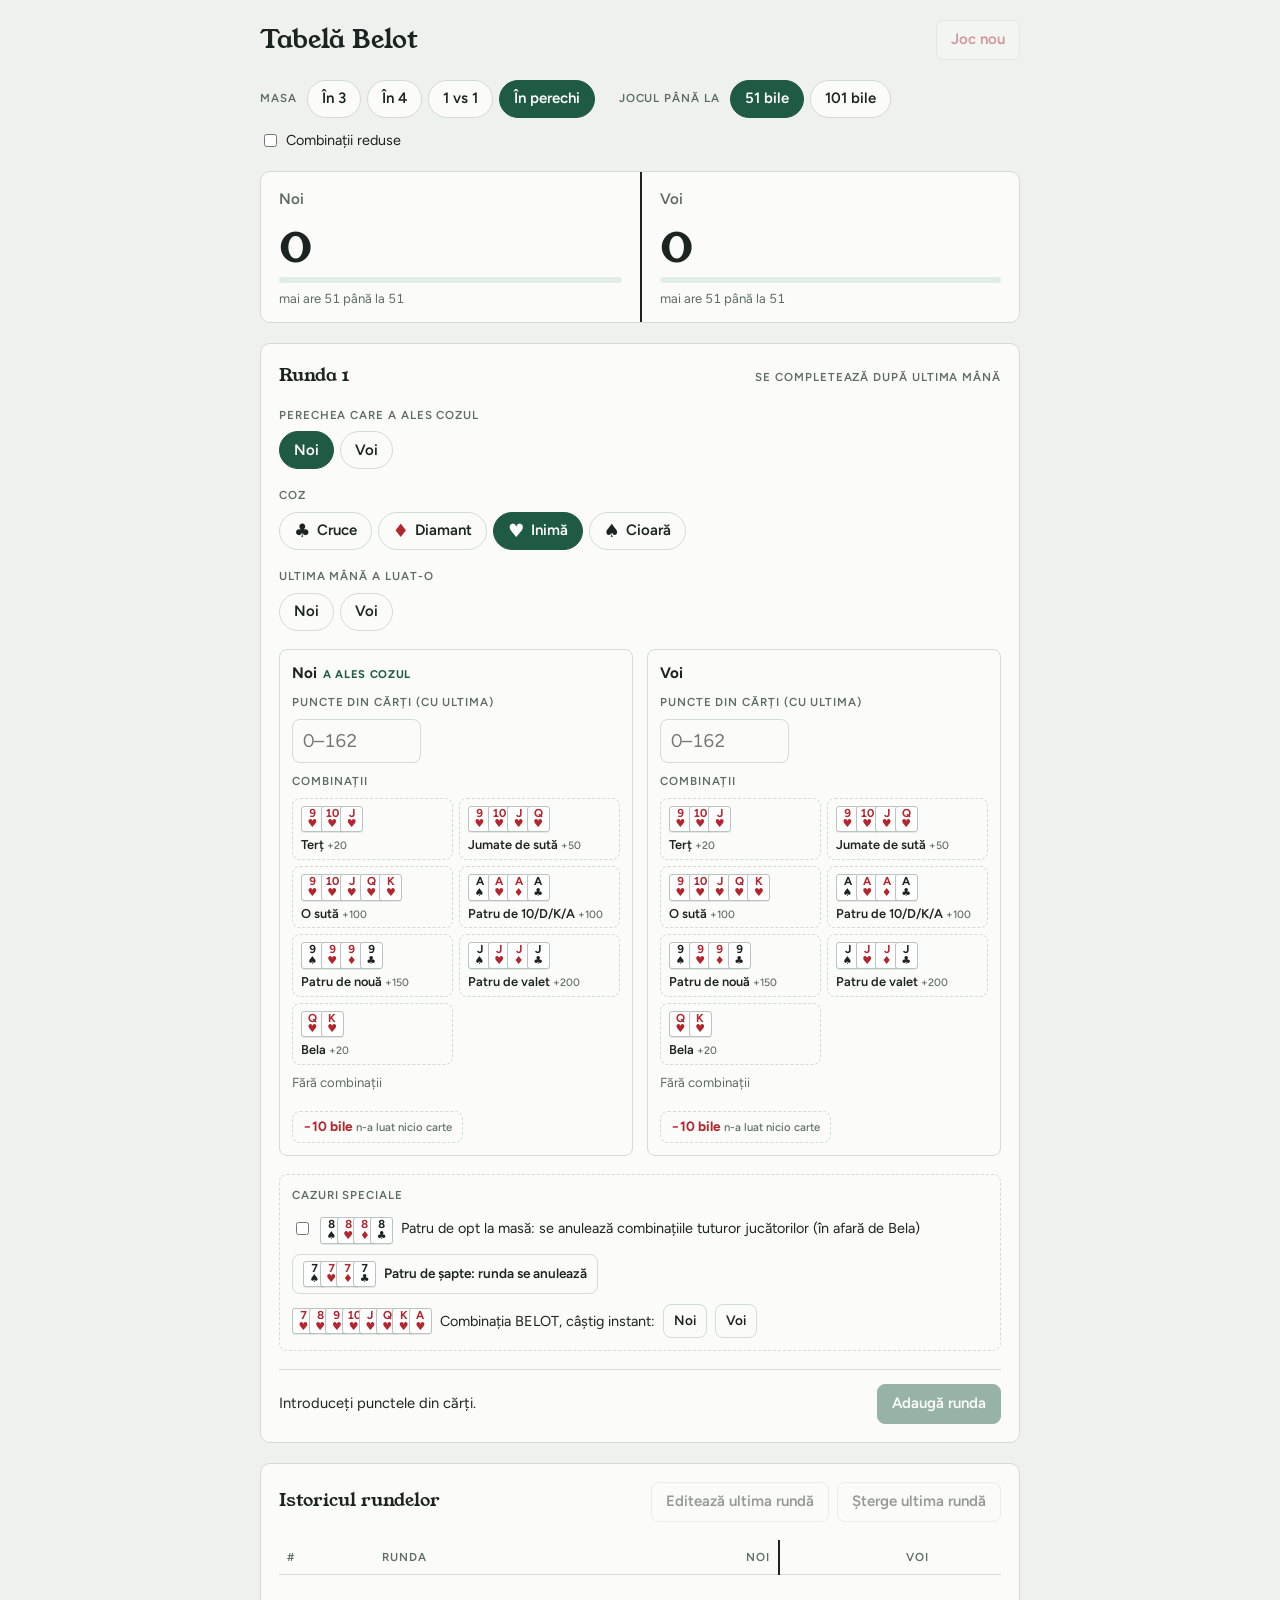
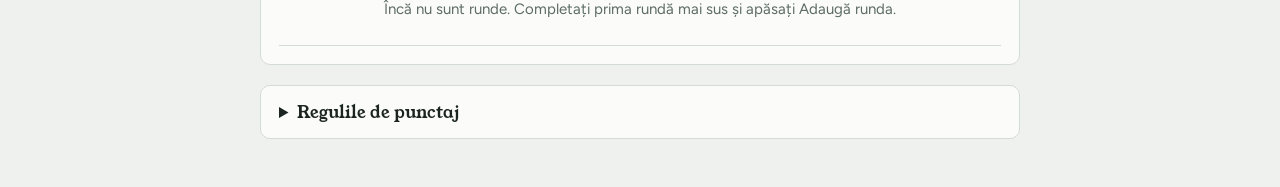
==== belot/index.html @ 7a4b66a3 "Tabelă Belot: 4-player table, suit names, last-hand bilă, edit last round Co-Authored-By: Claude Opu" ====
<!doctype html>
<html lang="ro">
<head>
<meta charset="utf-8">
<meta name="viewport" content="width=device-width, initial-scale=1, viewport-fit=cover">
<title>Tabelă Belot</title>
<link rel="preconnect" href="https://fonts.googleapis.com">
<link rel="preconnect" href="https://fonts.gstatic.com" crossorigin>
<link rel="stylesheet" href="https://fonts.googleapis.com/css2?family=Young+Serif&family=Figtree:wght@400;500;600;700&display=swap">
<style>
/* Layout: o tabelă de hârtie împărțită pe coloane (câte una pentru fiecare jucător sau pereche), formularul rundei dedesubt, istoricul la final. */
:root {
  --bg: #eef1ee;
  --paper: #fbfcfa;
  --ink: #1b2421;
  --muted: #5d6b66;
  --line: #d3dbd7;
  --felt: #1f5a45;
  --felt-soft: #e1ede7;
  --on-felt: #ffffff;
  --red: #b3262e;
  --red-soft: #f7e3e4;
  --gold: #8a6510;
  --gold-soft: #f6ecd2;
  --card: #ffffff;
  --card-edge: #b9c4bf;
  --font-display: "Young Serif", Georgia, "Times New Roman", serif;
  --font-body: "Figtree", system-ui, -apple-system, "Segoe UI", sans-serif;
  --radius: 10px;
}
@media (prefers-color-scheme: dark) {
  :root:not([data-theme="light"]) {
    --bg: #0d1412; --paper: #151f1c; --ink: #e5ece9; --muted: #96a59f; --line: #2a3833;
    --felt: #5bb38f; --felt-soft: #1b3229; --on-felt: #0d1412;
    --red: #ec7a7f; --red-soft: #3a1d20; --gold: #e0b75a; --gold-soft: #33290f;
    --card: #e9eeeb; --card-edge: #5d6b66;
    color-scheme: dark;
  }
}
:root[data-theme="dark"] {
  --bg: #0d1412; --paper: #151f1c; --ink: #e5ece9; --muted: #96a59f; --line: #2a3833;
  --felt: #5bb38f; --felt-soft: #1b3229; --on-felt: #0d1412;
  --red: #ec7a7f; --red-soft: #3a1d20; --gold: #e0b75a; --gold-soft: #33290f;
  --card: #e9eeeb; --card-edge: #5d6b66;
  color-scheme: dark;
}
* { box-sizing: border-box; }
html, body { margin: 0; }
body {
  background: var(--bg); color: var(--ink);
  font-family: var(--font-body); font-size: 15px; line-height: 1.45;
  padding-block: 20px 48px; padding-inline: 16px;
}
.wrap { max-width: 760px; margin: 0 auto; display: grid; gap: 20px; }
h1, h2 { font-family: var(--font-display); font-weight: 400; margin: 0; text-wrap: balance; }
h1 { font-size: 1.6rem; }
h2 { font-size: 1.15rem; }
button, input, select { font: inherit; color: inherit; }
button { cursor: pointer; }
:focus-visible { outline: 2px solid var(--felt); outline-offset: 2px; }
.label { font-size: .72rem; font-weight: 600; letter-spacing: .08em; text-transform: uppercase; color: var(--muted); }
.num { font-variant-numeric: tabular-nums; }
.sr { position: absolute; left: -9999px; }
[hidden] { display: none !important; }

/* Bara de sus */
.top { display: flex; align-items: center; justify-content: space-between; gap: 12px; flex-wrap: wrap; }
.top-actions { display: flex; gap: 8px; align-items: center; flex-wrap: wrap; }

.btn { border: 1px solid var(--line); background: var(--paper); border-radius: 8px; padding: 8px 14px; font-weight: 600; }
.btn:hover:not(:disabled) { border-color: var(--muted); }
.btn:disabled { opacity: .45; cursor: not-allowed; }
.btn.primary { background: var(--felt); color: var(--on-felt); border-color: var(--felt); }
.btn.danger { color: var(--red); }

/* Setări */
.setup { display: flex; flex-wrap: wrap; gap: 12px 24px; align-items: center; }
.setup .field { display: flex; align-items: center; gap: 10px; flex-wrap: wrap; }
.setup-note { font-size: .82rem; color: var(--muted); }
.toggle { display: flex; align-items: center; gap: 6px; font-size: .9rem; cursor: pointer; }

/* Tabela */
.sheet { background: var(--paper); border: 1px solid var(--line); border-radius: var(--radius); overflow: hidden; }
.sheet-head { display: grid; }
.team { padding: 16px 18px 14px; display: grid; gap: 6px; min-width: 0; }
.team + .team { border-left: 2px solid var(--ink); }
.team input.name {
  border: 0; border-bottom: 1px dashed transparent; background: transparent; padding: 0; width: 100%;
  font-weight: 600; font-size: .95rem; color: var(--muted); min-width: 0;
}
.team input.name:hover, .team input.name:focus { border-bottom-color: var(--line); outline: none; }
.total { font-family: var(--font-display); font-size: clamp(2.4rem, 10vw, 3.4rem); line-height: 1; }
.sheet.many .total { font-size: clamp(1.9rem, 8vw, 2.8rem); }
.sheet.many .team { padding: 14px 12px 12px; }
.bar { height: 6px; border-radius: 3px; background: var(--felt-soft); overflow: hidden; }
.bar span { display: block; height: 100%; background: var(--felt); transition: width .3s ease; }
.togo { font-size: .82rem; color: var(--muted); display: flex; gap: 8px; flex-wrap: wrap; }
.bt-count { color: var(--red); font-weight: 600; }
.team.leader .total { color: var(--felt); }
.banner {
  border-top: 1px solid var(--line); padding: 12px 18px; display: flex; gap: 12px; align-items: center;
  justify-content: space-between; flex-wrap: wrap; background: var(--felt-soft);
}
.banner strong { font-family: var(--font-display); font-weight: 400; font-size: 1.15rem; }
.limitnote { border-top: 1px solid var(--line); padding: 10px 18px; font-size: .88rem; background: var(--gold-soft); color: var(--gold); }

/* Formularul rundei */
.panel { background: var(--paper); border: 1px solid var(--line); border-radius: var(--radius); padding: 18px; display: grid; gap: 18px; }
.panel-head { display: flex; justify-content: space-between; align-items: baseline; gap: 8px; flex-wrap: wrap; }
.field { display: grid; gap: 8px; }
.seg { display: flex; flex-wrap: wrap; gap: 6px; }
.chip {
  border: 1px solid var(--line); background: var(--paper); border-radius: 999px; padding: 7px 14px;
  font-weight: 600; display: inline-flex; align-items: center; gap: 6px; min-height: 38px;
}
.chip:hover:not(:disabled) { border-color: var(--muted); }
.chip[aria-pressed="true"] { background: var(--felt); color: var(--on-felt); border-color: var(--felt); }
.chip .sym { font-size: 1.15rem; line-height: 1; }
.chip .sym.red { color: var(--red); }
.chip[aria-pressed="true"] .sym.red { color: inherit; }
.chip:disabled { opacity: .4; cursor: not-allowed; }

.cols { display: grid; grid-template-columns: repeat(auto-fit, minmax(260px, 1fr)); gap: 14px; }
.col { display: grid; gap: 10px; align-content: start; min-width: 0; padding: 12px; border: 1px solid var(--line); border-radius: 8px; }
.col h3 { margin: 0; font-size: .95rem; font-weight: 700; overflow-wrap: anywhere; }
.col h3 .bidtag { font-size: .7rem; font-weight: 700; letter-spacing: .06em; text-transform: uppercase; color: var(--felt); margin-left: 6px; }
.tricks { display: flex; align-items: center; gap: 8px; flex-wrap: wrap; }
.tricks input {
  width: 100%; max-width: 7em; padding: 8px 10px; border: 1px solid var(--line); border-radius: 8px;
  background: var(--paper); font-size: 1.15rem; font-variant-numeric: tabular-nums;
}
.remaining { font-size: .82rem; color: var(--muted); }

.decl-btns { display: grid; grid-template-columns: repeat(auto-fill, minmax(112px, 1fr)); gap: 6px; }
.decl-btns button {
  border: 1px dashed var(--line); background: transparent; border-radius: 8px; padding: 7px 8px 6px;
  display: grid; gap: 5px; justify-items: start; text-align: left; font-size: .8rem; font-weight: 600; line-height: 1.2;
}
.decl-btns button:hover:not(:disabled) { border-style: solid; border-color: var(--felt); }
.decl-btns button:disabled { opacity: .35; cursor: not-allowed; }
.decl-btns button small { font-weight: 500; color: var(--muted); }
.decl-list { display: flex; flex-wrap: wrap; gap: 6px; min-height: 28px; }
.tag {
  display: inline-flex; align-items: center; gap: 6px; border-radius: 6px; padding: 3px 4px 3px 6px;
  background: var(--felt-soft); font-size: .82rem; font-weight: 600;
}
.tag.bela { background: var(--red-soft); }
.tag.void { opacity: .55; text-decoration: line-through; }
.tag button { border: 0; background: transparent; padding: 0 4px; font-size: 1rem; line-height: 1; color: inherit; opacity: .7; }
.tag button:hover { opacity: 1; }
.empty-decl, .hint { font-size: .82rem; color: var(--muted); }

.penalty { display: flex; align-items: center; gap: 8px; flex-wrap: wrap; }
.pen-btn { border: 1px dashed var(--line); background: transparent; border-radius: 8px; padding: 5px 10px; font-size: .85rem; font-weight: 700; color: var(--red); }
.pen-btn:hover:not(:disabled) { border-style: solid; border-color: var(--red); }
.pen-btn small { font-weight: 500; color: var(--muted); }
.tag.pen { background: var(--red-soft); color: var(--red); }

.special { display: grid; gap: 10px; padding: 12px; border: 1px dashed var(--line); border-radius: 8px; }
.special-row { display: flex; align-items: center; gap: 8px; flex-wrap: wrap; font-size: .9rem; }
.special-row .btn { padding: 6px 10px; font-size: .85rem; display: inline-flex; align-items: center; gap: 8px; }

/* Cărți desenate */
.cards { display: inline-flex; align-items: center; }
.card {
  display: inline-grid; grid-template-rows: auto auto; place-items: center; align-content: center;
  width: 2em; height: 2.3em; border: 1px solid var(--card-edge); border-radius: 3px;
  background: var(--card); color: #1b2421; font-size: .72rem; font-weight: 700; line-height: 1;
  box-shadow: 0 1px 0 rgba(0, 0, 0, .08); font-variant-numeric: tabular-nums;
}
.card + .card { margin-left: -.3em; }
.card.red { color: #b3262e; }
.card i { font-style: normal; font-size: .95em; }
.cards.lg .card { font-size: .85rem; }
.cards.lg .card + .card { margin-left: -.3em; }
.cards.tight .card + .card { margin-left: -.55em; }

.preview {
  display: flex; align-items: center; justify-content: space-between; gap: 12px; flex-wrap: wrap;
  border-top: 1px solid var(--line); padding-top: 14px;
}
.preview-text { font-size: .92rem; min-width: 0; }
.preview-text b { font-variant-numeric: tabular-nums; }
.status { display: inline-block; font-size: .72rem; font-weight: 700; letter-spacing: .06em; text-transform: uppercase; padding: 2px 7px; border-radius: 4px; margin-right: 6px; }
.status.ok { background: var(--felt-soft); color: var(--felt); }
.status.bt { background: var(--red-soft); color: var(--red); }
.status.other { background: var(--gold-soft); color: var(--gold); }

/* Istoric */
.ledger { overflow-x: auto; }
table { width: 100%; border-collapse: collapse; font-variant-numeric: tabular-nums; }
th, td { padding: 9px 8px; text-align: left; border-bottom: 1px solid var(--line); vertical-align: top; }
th { font-size: .72rem; font-weight: 600; letter-spacing: .08em; text-transform: uppercase; color: var(--muted); }
td.pts, th.pts { text-align: right; white-space: nowrap; }
th.pts { max-width: 7em; overflow: hidden; text-overflow: ellipsis; }
td.pts .run { display: block; font-size: .78rem; color: var(--muted); }
td.pts .bt { color: var(--red); font-weight: 700; }
td.pts.sep, th.pts.sep { border-left: 2px solid var(--ink); }
.hand-contract { font-weight: 600; white-space: nowrap; }
.hand-contract .red { color: var(--red); }
.hand-meta { font-size: .8rem; color: var(--muted); min-width: 12em; }
td.del { width: 1%; }
td.del button { border: 0; background: transparent; color: var(--muted); padding: 2px 6px; font-size: 1.1rem; }
td.del button:hover { color: var(--red); }
.empty { padding: 24px 8px; color: var(--muted); text-align: center; }

details.rules { background: var(--paper); border: 1px solid var(--line); border-radius: var(--radius); padding: 14px 18px; }
details.rules summary { cursor: pointer; font-family: var(--font-display); font-size: 1.05rem; }
.rules-grid { display: grid; grid-template-columns: repeat(auto-fit, minmax(240px, 1fr)); gap: 18px; margin-top: 14px; font-size: .9rem; }
.rules-grid h4 { margin: 0 0 8px; font-size: .78rem; letter-spacing: .08em; text-transform: uppercase; color: var(--muted); }
.rules-grid dl { margin: 0; display: grid; grid-template-columns: auto 1fr auto; gap: 8px 10px; align-items: center; }
.rules-grid dt { display: contents; }
.rules-grid dd { margin: 0; text-align: right; font-variant-numeric: tabular-nums; font-weight: 600; }
.rules-grid p { margin: 0 0 6px; max-width: 70ch; }
.rules-wide { grid-column: 1 / -1; }

.confirm { display: flex; gap: 8px; align-items: center; flex-wrap: wrap; font-size: .9rem; }

@media (max-width: 560px) {
  .team { padding: 14px 12px; }
  .panel { padding: 14px; }
  .sheet.many .team { padding: 12px 8px; }
  .sheet.many .togo { font-size: .74rem; }
}
@media (prefers-reduced-motion: reduce) { .bar span { transition: none; } }
</style>
</head>
<body>
<div class="wrap">
  <header class="top">
    <h1>Tabelă Belot</h1>
    <div class="top-actions">
      <span id="newGameBox"></span>
    </div>
  </header>

  <section class="setup" aria-label="Setările jocului">
    <div class="field">
      <span class="label">Masa</span>
      <div class="seg" id="modeSeg"></div>
    </div>
    <div class="field">
      <span class="label">Jocul până la</span>
      <div class="seg" id="targetSeg"></div>
    </div>
    <label class="toggle" for="reduced"><input type="checkbox" id="reduced"> Combinații reduse</label>
    <span class="setup-note" id="setupNote"></span>
  </section>

  <section class="sheet" id="sheet" aria-label="Scor">
    <div class="sheet-head" id="sheetHead"></div>
    <div class="limitnote" id="limitNote" hidden></div>
    <div class="banner" id="banner" hidden></div>
  </section>

  <form class="panel" id="handForm" autocomplete="off">
    <div class="panel-head">
      <h2 id="handTitle">Runda 1</h2>
      <span class="label">Se completează după ultima mână</span>
    </div>

    <div class="field">
      <span class="label" id="bidderLabel">A ales cozul</span>
      <div class="seg" id="bidderSeg"></div>
    </div>

    <div class="field">
      <span class="label">Coz</span>
      <div class="seg" id="trumpSeg"></div>
    </div>

    <div class="field">
      <span class="label">Ultima mână a luat-o</span>
      <div class="seg" id="lastSeg"></div>
    </div>

    <div class="cols" id="cols"></div>

    <div class="special">
      <span class="label">Cazuri speciale</span>
      <label class="special-row" for="opt"><input type="checkbox" id="opt"> <span id="optCards"></span> Patru de opt la masă: se anulează combinațiile tuturor jucătorilor (în afară de Bela)</label>
      <div class="special-row" id="annulRow"></div>
      <div class="special-row" id="belotRow"></div>
    </div>

    <div class="preview">
      <div class="preview-text" id="preview" aria-live="polite"></div>
      <div class="top-actions">
        <button class="btn" id="cancelEdit" type="button" hidden>Renunță la editare</button>
        <button class="btn primary" id="addHand" type="submit">Adaugă runda</button>
      </div>
    </div>
  </form>

  <section class="panel" aria-labelledby="histTitle">
    <div class="panel-head">
      <h2 id="histTitle">Istoricul rundelor</h2>
      <div class="top-actions">
        <button class="btn" id="editLast" type="button">Editează ultima rundă</button>
        <button class="btn" id="undo" type="button">Șterge ultima rundă</button>
      </div>
    </div>
    <div class="ledger">
      <table>
        <thead><tr id="headRow"></tr></thead>
        <tbody id="rows"></tbody>
      </table>
    </div>
  </section>

  <details class="rules" id="rules">
    <summary>Regulile de punctaj</summary>
    <div class="rules-grid" id="rulesGrid"></div>
  </details>
</div>

<script>
(function () {
  "use strict";

  const SUITS = {
    c: { label: "Cruce",   sym: "♣", red: false },
    d: { label: "Diamant", sym: "♦", red: true },
    h: { label: "Inimă",   sym: "♥", red: true },
    s: { label: "Cioară",  sym: "♠", red: false }
  };
  const ALL_SUITS = ["♠", "♥", "♦", "♣"];
  const CARD_TOTAL = 162; // 152 în cărți + 10 pentru ultima mână
  // `cards(coz)` arată din ce cărți e făcută combinația, ca perechi [rang, culoare].
  const DECL = {
    t:  { label: "Terț",            long: "Terț, 3 cărți la rând de aceeași culoare",        v: 20,  big: false, cards: (s) => ["9", "10", "J"].map((r) => [r, s]) },
    j:  { label: "Jumate de sută",  long: "Jumate de sută, 4 cărți la rând",                 v: 50,  big: false, cards: (s) => ["9", "10", "J", "Q"].map((r) => [r, s]) },
    o:  { label: "O sută",          long: "O sută, 5 cărți la rând",                         v: 100, big: true,  cards: (s) => ["9", "10", "J", "Q", "K"].map((r) => [r, s]) },
    p4: { label: "Patru de 10/D/K/A", long: "Patru cărți de zece, dame, crai sau tuzi",      v: 100, big: true,  cards: () => ALL_SUITS.map((s) => ["A", s]) },
    p9: { label: "Patru de nouă",   long: "Patru cărți de nouă",                             v: 150, big: true,  cards: () => ALL_SUITS.map((s) => ["9", s]) },
    pv: { label: "Patru de valet",  long: "Patru cărți de valet",                            v: 200, big: true,  cards: () => ALL_SUITS.map((s) => ["J", s]) },
    b:  { label: "Bela",            long: "Bela, dama și craiul de coz",                     v: 20,  big: false, cards: (s) => [["Q", s], ["K", s]] }
  };
  const MODES = {
    "1v1": { label: "1 vs 1",       sides: 2, kind: "jucători", defaults: ["Jucătorul 1", "Jucătorul 2"] },
    "3":   { label: "În 3",         sides: 3, kind: "jucători", defaults: ["Jucătorul 1", "Jucătorul 2", "Jucătorul 3"] },
    "4":   { label: "În 4",         sides: 4, kind: "jucători", defaults: ["Jucătorul 1", "Jucătorul 2", "Jucătorul 3", "Jucătorul 4"] },
    "2v2": { label: "În perechi",   sides: 2, kind: "perechi",  defaults: ["Noi", "Voi"] }
  };
  const PENALTY = 10;      // bile
  const BT_LIMIT = 3;      // 3 BT-uri = −10 bile
  const STORE_KEY = "belot-moldova-v1";

  const $ = (id) => document.getElementById(id);
  const range = (n) => Array.from({ length: n }, (_, i) => i);
  const r1 = (x) => Math.round(x * 10) / 10;

  // ---------- punctaj ----------

  // Puncte → bile: 10 = 1, 35 = 3, 66 = 7 (5 se rotunjește în jos, 6 în sus).
  function toBile(points) {
    return Math.floor(points / 10) + (points % 10 >= 6 ? 1 : 0);
  }

  function scoreHand(h, mode) {
    const n = h.points ? h.points.length : MODES[mode].sides;
    const sides = range(n);
    if (h.type === "anulata" || h.type === "belot") {
      return { bile: sides.map(() => 0), raw: sides.map(() => 0), bt: false, status: h.type };
    }
    const bela = sides.map((t) => h.decl[t].filter((x) => x === "b").length * DECL.b.v);
    const comb = sides.map((t) => h.opt ? 0 : h.decl[t].filter((x) => x !== "b").reduce((s, x) => s + DECL[x].v, 0));
    const raw = sides.map((t) => h.points[t] + comb[t] + bela[t]);
    const b = h.bidder;
    const opps = sides.filter((t) => t !== b);
    let bile, bt;

    if (mode === "3" || mode === "4") {
      // Se adună bilele rotunjite ale celor care nu au jucat și se scad din totalul jocului.
      const game = toBile(raw.reduce((s, x) => s + x, 0));
      bile = sides.map((t) => (t === b ? 0 : toBile(raw[t])));
      bile[b] = game - opps.reduce((s, t) => s + bile[t], 0);
      // Întâi după bile, apoi (la egalitate de bile) după puncte.
      bt = opps.some((t) => bile[b] < bile[t] || (bile[b] === bile[t] && raw[b] < raw[t]));
    } else {
      bile = mode === "1v1" ? raw.map((x) => x / 10) : raw.map(toBile);
      bt = opps.some((t) => raw[b] < raw[t]);
    }
    if (bt) bile[b] = mode === "1v1" ? bela[b] / 10 : toBile(bela[b]); // Bela se socotește mereu
    // Ultima mână luată de altcineva decât cel care a ales cozul: o bilă în plus.
    if (h.last != null && h.last !== b) bile[h.last] += 1;
    const pen = h.penalty || [];
    bile = bile.map((x, t) => r1(x - (pen[t] || 0) * PENALTY));
    return { bile, raw, bt, status: bt ? "bt" : "ok" };
  }

  // Parcurge rundele în ordine: totaluri, BT-uri, limita jocului și câștigătorul.
  function computeGame(hands, target, mode) {
    const n = MODES[mode].sides;
    let totals = range(n).map(() => 0);
    const bts = range(n).map(() => 0);
    let limit = target, winner = null, winBy = null;
    const raises = [];
    const rows = hands.map((h, i) => {
      const r = scoreHand(h, mode);
      const bile = r.bile.slice();
      let btPenalty = false;
      if (r.bt) {
        bts[h.bidder]++;
        if (bts[h.bidder] % BT_LIMIT === 0) { bile[h.bidder] = r1(bile[h.bidder] - PENALTY); btPenalty = true; }
      }
      totals = totals.map((x, t) => r1(x + bile[t]));
      if (winner === null) {
        if (h.type === "belot") { winner = h.side; winBy = "belot"; }
        else {
          let over = range(n).filter((t) => totals[t] > limit);
          while (over.length > 1) {
            limit += 50;
            raises.push({ hand: i, limit });
            over = range(n).filter((t) => totals[t] > limit);
          }
          if (over.length === 1) { winner = over[0]; winBy = "bile"; }
        }
      }
      return { hand: h, result: r, bile, btPenalty, totals: totals.slice(), bts: bts.slice() };
    });
    return { rows, totals, bts, limit, raises, winner, winBy };
  }

  // ---------- stare ----------

  let state = {
    mode: "2v2", target: 51, reduced: false, hands: [],
    names: { "1v1": MODES["1v1"].defaults.slice(), "3": MODES["3"].defaults.slice(), "4": MODES["4"].defaults.slice(), "2v2": MODES["2v2"].defaults.slice() }
  };
  try {
    const saved = JSON.parse(localStorage.getItem(STORE_KEY) || "null");
    if (saved && Array.isArray(saved.hands) && MODES[saved.mode]) {
      saved.names = Object.assign({}, state.names, saved.names || {});
      state = Object.assign(state, saved);
    }
  } catch (e) { /* fără stocare: începem de la zero */ }

  function mode() { return MODES[state.mode]; }
  function sideCount() { return mode().sides; }
  function sideName(t) { return (state.names[state.mode][t] || "").trim() || mode().defaults[t]; }
  function fmt(x) { return state.mode === "1v1" ? x.toFixed(1).replace(".", ",") : String(x); }

  function freshDraft(prev) {
    const n = sideCount();
    return {
      bidder: prev && prev.bidder < n ? prev.bidder : 0,
      trump: prev ? prev.trump : "h",
      points: range(n).map(() => ""),
      manual: range(n).map(() => false),
      decl: range(n).map(() => []),
      penalty: range(n).map(() => 0),
      opt: false,
      last: null
    };
  }

  let draft = freshDraft();
  let confirmingNewGame = false;
  let editing = false; // se editează ultima rundă

  // Rundele de dinaintea celei din formular (fără ultima când o editezi).
  function baseHands() { return editing ? state.hands.slice(0, -1) : state.hands; }

  function handToDraft(h) {
    const n = sideCount();
    if (h.type !== "normala") return freshDraft(draft);
    return {
      bidder: h.bidder, trump: h.trump,
      points: h.points.map(String), manual: range(n).map(() => true),
      decl: h.decl.map((l) => l.slice()), penalty: (h.penalty || range(n).map(() => 0)).slice(),
      opt: !!h.opt, last: h.last != null ? h.last : null
    };
  }

  function save() {
    try { localStorage.setItem(STORE_KEY, JSON.stringify(state)); } catch (e) { /* ignorăm */ }
  }

  // Câte combinații de 100+ a arătat fiecare jucător în rundele anterioare (pentru combinațiile reduse).
  function bigCombosShown() {
    const n = sideCount();
    const count = range(n).map(() => 0);
    baseHands().forEach((h) => {
      if (h.type !== "normala" || h.opt) return;
      h.decl.forEach((list, t) => { count[t] += list.filter((k) => DECL[k].big).length; });
    });
    return count;
  }

  function draftToHand() {
    const n = sideCount();
    if (draft.points.every((x) => x === "")) return { error: "Introduceți punctele din cărți." };
    const points = draft.points.map((x) => (x === "" ? 0 : Number(x)));
    if (points.some((x) => !Number.isInteger(x) || x < 0)) return { error: "Punctele trebuie să fie numere întregi." };
    const sum = points.reduce((s, x) => s + x, 0);
    if (sum !== CARD_TOTAL) return { error: "Punctele din cărți trebuie să dea " + CARD_TOTAL + " (acum " + sum + ")." };
    if (draft.last === null) return { error: "Alegeți cine a luat ultima mână." };
    return {
      hand: {
        type: "normala",
        bidder: draft.bidder,
        trump: draft.trump,
        points,
        decl: draft.decl.map((l) => l.slice()),
        penalty: draft.penalty.slice(),
        opt: draft.opt,
        last: draft.last
      }
    };
  }

  // Ultima căsuță se completează singură când toate celelalte au un număr.
  function autofillPoints(changed) {
    const n = sideCount();
    const open = range(n).filter((t) => !draft.manual[t]);
    if (open.length === 1) {
      const last = open[0];
      const sum = range(n).filter((t) => t !== last).reduce((s, t) => s + (Number(draft.points[t]) || 0), 0);
      draft.points[last] = String(Math.max(0, CARD_TOTAL - sum));
    } else {
      open.forEach((t) => { if (t !== changed) draft.points[t] = ""; });
    }
  }

  // ---------- ajutoare pentru afișare ----------

  function el(tag, attrs, children) {
    const n = document.createElement(tag);
    if (attrs) for (const k in attrs) {
      if (k === "class") n.className = attrs[k];
      else if (k === "text") n.textContent = attrs[k];
      else if (k.startsWith("on")) n.addEventListener(k.slice(2), attrs[k]);
      else if (attrs[k] !== false && attrs[k] != null) n.setAttribute(k, attrs[k] === true ? "" : attrs[k]);
    }
    (children || []).forEach((c) => n.append(c));
    return n;
  }

  function cardRow(list, extra) {
    return el("span", { class: "cards" + (extra ? " " + extra : ""), "aria-hidden": "true" }, list.map(([rank, suit]) =>
      el("span", { class: "card" + (suit === "♥" || suit === "♦" ? " red" : "") }, [rank, el("i", { text: suit })])));
  }
  function cardIcons(key, trump, large) { return cardRow(DECL[key].cards(trump), large ? "lg" : ""); }
  const fourOf = (rank) => ALL_SUITS.map((s) => [rank, s]);
  const allTrumps = (s) => ["7", "8", "9", "10", "J", "Q", "K", "A"].map((r) => [r, s]);

  function trumpLabel(key) {
    const s = SUITS[key];
    const frag = document.createDocumentFragment();
    frag.append(el("span", { class: s.red ? "red" : "", text: s.sym + " " }), s.label);
    return frag;
  }

  // ---------- afișare ----------

  function renderSetup() {
    const locked = state.hands.length > 0;
    const choose = (fn) => () => { fn(); draft = freshDraft(draft); save(); render(); };
    $("modeSeg").replaceChildren(...Object.keys(MODES).map((m) =>
      el("button", {
        type: "button", class: "chip", "aria-pressed": String(state.mode === m), disabled: locked,
        onclick: choose(() => { state.mode = m; })
      }, [MODES[m].label])));
    $("targetSeg").replaceChildren(...[51, 101].map((v) =>
      el("button", {
        type: "button", class: "chip", "aria-pressed": String(state.target === v), disabled: locked,
        onclick: choose(() => { state.target = v; })
      }, [v + " bile"])));
    $("reduced").checked = state.reduced;
    $("reduced").disabled = locked;
    $("setupNote").textContent = locked ? "Pentru a schimba setările începeți un joc nou." : "";
  }

  let sheetKey = "";
  function buildSheet() {
    const n = sideCount();
    if (sheetKey === state.mode) return;
    sheetKey = state.mode;
    $("sheet").classList.toggle("many", n > 2);
    const head = $("sheetHead");
    head.style.gridTemplateColumns = "repeat(" + n + ", minmax(0, 1fr))";
    head.replaceChildren(...range(n).map((t) => {
      const input = el("input", { class: "name", id: "name" + t, maxlength: "24", "aria-label": "Numele pentru " + mode().defaults[t] });
      input.addEventListener("input", () => { state.names[state.mode][t] = input.value; save(); render(); });
      return el("div", { class: "team", id: "team" + t }, [
        input,
        el("div", { class: "total num", id: "total" + t, text: "0" }),
        el("div", { class: "bar" }, [el("span", { id: "bar" + t, style: "width:0" })]),
        el("div", { class: "togo num", id: "togo" + t })
      ]);
    }));
  }

  function uniqueMax(arr) {
    const m = Math.max(...arr);
    return arr.filter((x) => x === m).length === 1 ? arr.indexOf(m) : null;
  }

  function renderSheet(game) {
    buildSheet();
    const n = sideCount();
    const lead = uniqueMax(game.totals);
    range(n).forEach((t) => {
      const total = game.totals[t];
      $("total" + t).textContent = fmt(total);
      $("bar" + t).style.width = Math.max(0, Math.min(100, (total / game.limit) * 100)) + "%";
      const left = r1(game.limit - total);
      const kids = [el("span", { text: total > game.limit ? "Peste " + game.limit : "mai are " + fmt(left) + " până la " + game.limit })];
      if (game.bts[t]) kids.push(el("span", { class: "bt-count", text: "BT: " + (game.bts[t] % BT_LIMIT) + "/" + BT_LIMIT }));
      $("togo" + t).replaceChildren(...kids);
      $("team" + t).classList.toggle("leader", lead === t && total > 0);
      const nameInput = $("name" + t);
      if (document.activeElement !== nameInput) nameInput.value = state.names[state.mode][t];
    });

    const note = $("limitNote");
    note.hidden = game.limit === state.target;
    note.textContent = "Mai mulți jucători au trecut de limită, așa că limita jocului a crescut la " + game.limit + " bile.";

    const banner = $("banner");
    if (game.winner !== null) {
      banner.hidden = false;
      const others = game.totals.filter((_, t) => t !== game.winner).map(fmt).join(", ");
      const text = game.winBy === "belot"
        ? sideName(game.winner) + " câștigă cu combinația BELOT"
        : sideName(game.winner) + " câștigă cu " + fmt(game.totals[game.winner]) + " la " + others;
      banner.replaceChildren(
        el("strong", { text }),
        el("button", { class: "btn primary", type: "button", text: "Joc nou", onclick: startNewGame })
      );
    } else {
      banner.hidden = true;
    }
  }

  function renderForm() {
    const game = computeGame(baseHands(), state.target, state.mode);
    const over = game.winner !== null;
    const n = sideCount();
    $("handTitle").textContent = editing ? "Editezi runda " + state.hands.length : "Runda " + (state.hands.length + 1);
    $("addHand").textContent = editing ? "Salvează runda" : "Adaugă runda";
    $("cancelEdit").hidden = !editing;
    $("bidderLabel").textContent = state.mode === "2v2" ? "Perechea care a ales cozul" : "A ales cozul";

    $("bidderSeg").replaceChildren(...range(n).map((t) => el("button", {
      type: "button", class: "chip", "aria-pressed": String(draft.bidder === t),
      onclick: () => { draft.bidder = t; render(); }
    }, [sideName(t)])));

    $("trumpSeg").replaceChildren(...Object.keys(SUITS).map((key) => {
      const s = SUITS[key];
      return el("button", {
        type: "button", class: "chip", "aria-pressed": String(draft.trump === key),
        onclick: () => { draft.trump = key; render(); }
      }, [el("span", { class: "sym" + (s.red ? " red" : ""), text: s.sym, "aria-hidden": "true" }), s.label]);
    }));

    $("lastSeg").replaceChildren(...range(n).map((t) => el("button", {
      type: "button", class: "chip", "aria-pressed": String(draft.last === t),
      onclick: () => { draft.last = t; render(); }
    }, [sideName(t)])));

    const trump = SUITS[draft.trump].sym;
    const belaUsed = draft.decl.reduce((s, l) => s + l.filter((x) => x === "b").length, 0);
    const shown = bigCombosShown();

    $("cols").replaceChildren(...range(n).map((t) => {
      const name = sideName(t);
      const input = el("input", {
        id: "points" + t, type: "number", inputmode: "numeric", min: "0", max: String(CARD_TOTAL), step: "1",
        placeholder: "0–" + CARD_TOTAL, value: draft.points[t], "aria-label": "Punctele din cărți pentru " + name
      });
      input.addEventListener("input", () => {
        draft.points[t] = input.value;
        draft.manual[t] = input.value !== "";
        if (n === 2) draft.manual[1 - t] = false;
        autofillPoints(t);
        range(n).forEach((o) => { if (o !== t) { const other = $("points" + o); if (other) other.value = draft.points[o]; } });
        renderPreview(computeGame(baseHands(), state.target, state.mode));
      });

      const bigBlocked = state.reduced && shown[t] >= 2;
      const declBtns = el("div", { class: "decl-btns" }, Object.keys(DECL).map((k) => {
        const disabled = (k === "b" && belaUsed >= 1) || (DECL[k].big && bigBlocked);
        return el("button", {
          type: "button", disabled,
          title: DECL[k].big && bigBlocked ? "Combinații reduse: a arătat deja două combinații de 100+" : "Adaugă " + DECL[k].long,
          "aria-label": "Adaugă " + DECL[k].long + ", " + DECL[k].v + " puncte",
          onclick: () => { draft.decl[t].push(k); render(); }
        }, [cardIcons(k, trump), el("span", {}, [DECL[k].label + " ", el("small", { text: "+" + DECL[k].v })])]);
      }));

      const list = draft.decl[t].length
        ? draft.decl[t].map((k, i) => el("span", { class: "tag" + (k === "b" ? " bela" : "") + (draft.opt && k !== "b" ? " void" : "") }, [
            cardIcons(k, trump),
            DECL[k].label + " " + DECL[k].v,
            el("button", {
              type: "button", "aria-label": "Șterge " + DECL[k].label, text: "×",
              onclick: () => { draft.decl[t].splice(i, 1); render(); }
            })
          ]))
        : [el("span", { class: "empty-decl", text: "Fără combinații" })];

      const pointsRow = [input];
      if (n > 2 && t === n - 1) {
        const sum = draft.points.reduce((s, x) => s + (Number(x) || 0), 0);
        pointsRow.push(el("span", { class: "remaining", text: "au rămas " + (CARD_TOTAL - sum) + " din " + CARD_TOTAL }));
      }

      const declKids = [el("span", { class: "label", text: "Combinații" }), declBtns, el("div", { class: "decl-list" }, list)];
      if (state.reduced) declKids.push(el("span", { class: "hint", text: "Combinații de 100+ arătate: " + shown[t] + (bigBlocked ? " (nu mai poate arăta altele)" : " din 2") }));

      return el("div", { class: "col" }, [
        el("h3", {}, [name, draft.bidder === t ? el("span", { class: "bidtag", text: "a ales cozul" }) : ""]),
        el("div", { class: "field" }, [el("span", { class: "label", text: "Puncte din cărți (cu ultima)" }), el("div", { class: "tricks" }, pointsRow)]),
        el("div", { class: "field" }, declKids),
        el("div", { class: "penalty" }, [
          el("button", {
            type: "button", class: "pen-btn", title: "Nu a luat nicio carte sau a încălcat o regulă",
            "aria-label": "Penalizare de 10 bile pentru " + name,
            onclick: () => { draft.penalty[t]++; render(); }
          }, ["−10 bile ", el("small", { text: "n-a luat nicio carte" })]),
          draft.penalty[t] ? el("span", { class: "tag pen" }, [
            "−" + draft.penalty[t] * PENALTY + " bile",
            el("button", {
              type: "button", "aria-label": "Șterge o penalizare", text: "×",
              onclick: () => { draft.penalty[t]--; render(); }
            })
          ]) : ""
        ])
      ]);
    }));

    $("opt").checked = draft.opt;
    $("optCards").replaceChildren(cardRow(fourOf("8"), "tight"));
    $("annulRow").replaceChildren(el("button", {
      type: "button", class: "btn", onclick: () => addSpecial({ type: "anulata" })
    }, [cardRow(fourOf("7"), "tight"), "Patru de șapte: runda se anulează"]));
    $("belotRow").replaceChildren(
      cardRow(allTrumps(trump), "tight"),
      el("span", { text: "Combinația BELOT, câștig instant:" }),
      ...range(n).map((t) => el("button", {
        type: "button", class: "btn", text: sideName(t), onclick: () => addSpecial({ type: "belot", side: t })
      }))
    );

    [...$("handForm").querySelectorAll("button, input")].forEach((node) => { if (over) node.disabled = true; });
    if (!over) $("opt").disabled = false;
    $("cancelEdit").disabled = false;
    renderPreview(game);
  }

  function renderPreview(game) {
    const box = $("preview");
    const btn = $("addHand");
    if (game.winner !== null) {
      box.textContent = "Jocul s-a terminat. Editați sau ștergeți ultima rundă, sau începeți un joc nou.";
      btn.disabled = true;
      return;
    }
    const res = draftToHand();
    if (res.error) { box.textContent = res.error; btn.disabled = true; return; }
    btn.disabled = false;
    const r = scoreHand(res.hand, state.mode);
    const parts = [el("span", { class: "status " + r.status, text: r.bt ? "BT" : "A făcut" })];
    r.bile.forEach((p, t) => {
      if (t) parts.push(" · ");
      parts.push(sideName(t) + " ", el("b", { text: fmt(p) }));
    });
    parts.push(el("span", { class: "hand-meta", text: "  (puncte " + r.raw.join(" / ") + ")" }));
    box.replaceChildren(...parts);
  }

  function renderRows(game) {
    const n = sideCount();
    $("headRow").replaceChildren(
      el("th", { text: "#" }),
      el("th", { text: "Runda" }),
      ...range(n).map((t) => el("th", { class: "pts" + (t ? " sep" : ""), text: sideName(t), title: sideName(t) })),
      el("th", { class: "del" }, [el("span", { class: "sr", text: "Șterge" })])
    );
    const body = $("rows");
    if (!game.rows.length) {
      body.replaceChildren(el("tr", {}, [el("td", { colspan: String(n + 3), class: "empty", text: "Încă nu sunt runde. Completați prima rundă mai sus și apăsați Adaugă runda." })]));
      return;
    }
    body.replaceChildren(...game.rows.map((row, i) => {
      const h = row.hand;
      const r = row.result;
      let title, meta = [];
      if (h.type === "anulata") { title = "Rundă anulată"; meta.push("patru de șapte, cărțile se dau din nou"); }
      else if (h.type === "belot") { title = "Combinația BELOT"; meta.push(sideName(h.side) + " câștigă instant"); }
      else {
        title = trumpLabel(h.trump);
        meta.push("cozul ales de " + sideName(h.bidder));
        if (h.last != null) meta.push("ultima: " + sideName(h.last) + (h.last !== h.bidder ? " (+1 bilă)" : ""));
        if (r.bt) meta.push("BT");
        if (row.btPenalty) meta.push("al " + BT_LIMIT + "-lea BT: −" + PENALTY + " bile");
        if (h.opt) meta.push("patru de opt: combinațiile anulate");
        h.decl.forEach((list, t) => { if (list.length) meta.push(sideName(t) + ": " + list.map((k) => DECL[k].label).join(", ")); });
        (h.penalty || []).forEach((c, t) => { if (c) meta.push(sideName(t) + " −" + c * PENALTY + " bile"); });
      }
      game.raises.filter((x) => x.hand === i).forEach((x) => meta.push("limita crește la " + x.limit));
      return el("tr", {}, [
        el("td", { class: "num", text: String(i + 1) }),
        el("td", {}, [el("div", { class: "hand-contract" }, [title]), el("div", { class: "hand-meta", text: meta.join(" · ") })]),
        ...range(n).map((t) => {
          const isBt = r.bt && h.bidder === t;
          return el("td", { class: "pts num" + (t ? " sep" : "") }, [
            isBt ? el("span", { class: "bt", text: "BT " }) : "",
            fmt(row.bile[t]),
            el("span", { class: "run", text: fmt(row.totals[t]) })
          ]);
        }),
        el("td", { class: "del" }, [el("button", {
          type: "button", "aria-label": "Șterge runda " + (i + 1), text: "×",
          onclick: () => { state.hands.splice(i, 1); editing = false; save(); render(); }
        })])
      ]);
    }).reverse());
  }

  function renderTop() {
    const box = $("newGameBox");
    if (confirmingNewGame) {
      box.replaceChildren(el("span", { class: "confirm" }, [
        "Ștergeți toate rundele?",
        el("button", { class: "btn danger", type: "button", text: "Șterge", onclick: startNewGame }),
        el("button", { class: "btn", type: "button", text: "Renunță", onclick: () => { confirmingNewGame = false; render(); } })
      ]));
    } else {
      box.replaceChildren(el("button", {
        class: "btn danger", type: "button", text: "Joc nou", disabled: !state.hands.length,
        onclick: () => { confirmingNewGame = true; render(); }
      }));
    }
    $("undo").disabled = !state.hands.length || editing;
    $("editLast").disabled = !state.hands.length || editing;
  }

  function renderRules() {
    const row = (key) => [el("dt", {}, [cardIcons(key, "♥", true), el("span", { text: DECL[key].long })]), el("dd", { text: String(DECL[key].v) })];
    const cardsRow = (cards, label, v) => [el("dt", {}, [cardRow(cards, "lg tight"), el("span", { text: label })]), el("dd", { text: v })];
    const plain = (label, v) => [el("dt", {}, [el("span"), el("span", { text: label })]), el("dd", { text: v })];
    const block = (title, kids) => el("div", {}, [el("h4", { text: title }), el("dl", {}, kids.flat())]);
    const p = (b, text) => el("p", {}, b ? [el("b", { text: b + " " }), text] : [text]);
    $("rulesGrid").replaceChildren(
      block("Combinații la rând (aceeași culoare)", [row("t"), row("j"), row("o")]),
      block("Patru cărți de același fel", [row("p4"), row("p9"), row("pv")]),
      block("Bela și cazuri speciale", [
        row("b"),
        cardsRow(allTrumps("♥"), "Combinația BELOT, toți cozii de la 7 la A", "câștig instant"),
        cardsRow(fourOf("7"), "Patru de șapte", "runda se anulează"),
        cardsRow(fourOf("8"), "Patru de opt", "anulează combinațiile")
      ]),
      block("Valoarea cărților", [
        plain("Șapte, opt, nouă", "0"), plain("Nouă de coz", "14"), plain("Zece", "10"),
        plain("Valet", "2"), plain("Valet de coz", "20"), plain("Damă", "3"), plain("Crai", "4"), plain("Tuz", "11"),
        plain("Ultima mână", "+10")
      ]),
      el("div", { class: "rules-wide" }, [
        el("h4", { text: "Cum se calculează bilele" }),
        p("Puncte în bile:", "10 puncte = 1 bilă, 35 puncte = 3 bile, 66 puncte = 7 bile. 5 se rotunjește în jos, 6 în sus."),
        p("1 vs 1:", "în tabelă se scriu bilele nerotunjite, adică punctele împărțite la 10 (de exemplu 6,4)."),
        p("În perechi:", "fiecare pereche primește bilele rotunjite ale punctelor sale. Dacă punctele sunt egale, bilele se împart egal (106 la 106 înseamnă 11 la 11). Nu există sistemul „ouălelor”."),
        p("În 3 și în 4:", "se adună bilele rotunjite ale celor care nu au jucat și se scad din totalul jocului. Restul îi revine celui care a jucat. Exemplu: X joacă cu 64 de puncte, Y are 53, Z are 65. Jocul e din 18 bile (182 de puncte), Y primește 5, Z primește 6, iar X primește 18 − 11 = 7 bile. Se compară întâi bilele, apoi, la egalitate de bile, punctele."),
        p("BT:", "dacă cel care a ales cozul are mai puțin decât un adversar, i se scrie BT și nu primește bile pentru rundă. Adversarii își primesc bilele lor. La al treilea BT jucătorul primește −10 bile."),
        p("Ultima mână:", "dacă ultima mână o ia altcineva decât cel care a ales cozul, acel jucător primește o bilă în plus. Cele 10 puncte pentru ultima intră oricum în punctele din cărți."),
        p("Bela", "se socotește mereu celui care o are, chiar și cu BT."),
        p("−10 bile:", "jucătorul care nu a luat nicio carte primește −10 bile."),
        p("Combinații egale:", "dacă doi jucători au combinații identice, ele se anulează. Combinația în culoarea cozului are prioritate. Hotărâți la masă care combinații se socotesc."),
        p("Combinații reduse:", "fiecare jucător poate arăta cel mult două combinații de 100 de puncte sau mai mari într-un joc. Dacă într-o rundă îi vine o combinație dublă (de exemplu KKKK + QQQQ), se socotesc toate, apoi nu mai poate arăta altele."),
        p("Sfârșitul jocului:", "jocul continuă până când un jucător are mai mult de 51 (sau 101) bile. Dacă mai mulți trec de limită în aceeași rundă, limita crește cu 50 de bile (101, 151, 201 etc.).")
      ])
    );
  }

  function render() {
    const game = computeGame(state.hands, state.target, state.mode);
    renderTop();
    renderSetup();
    renderSheet(game);
    renderForm();
    renderRows(game);
  }

  function addSpecial(hand) {
    if (computeGame(baseHands(), state.target, state.mode).winner !== null) return;
    if (editing) state.hands[state.hands.length - 1] = hand;
    else state.hands.push(hand);
    editing = false;
    draft = freshDraft(draft);
    save();
    render();
  }

  function startNewGame() {
    state.hands = [];
    confirmingNewGame = false;
    editing = false;
    draft = freshDraft();
    save();
    render();
  }

  // ---------- evenimente ----------

  $("handForm").addEventListener("submit", (e) => {
    e.preventDefault();
    const res = draftToHand();
    if (res.error) return;
    addSpecial(res.hand);
  });

  $("undo").addEventListener("click", () => { state.hands.pop(); save(); render(); });
  $("editLast").addEventListener("click", () => {
    if (!state.hands.length) return;
    editing = true;
    draft = handToDraft(state.hands[state.hands.length - 1]);
    render();
    $("handForm").scrollIntoView({ behavior: "smooth", block: "start" });
  });
  $("cancelEdit").addEventListener("click", () => { editing = false; draft = freshDraft(draft); render(); });
  $("opt").addEventListener("change", (e) => { draft.opt = e.target.checked; render(); });
  $("reduced").addEventListener("change", (e) => { state.reduced = e.target.checked; save(); render(); });

  renderRules();
  render();
})();
</script>
</body>
</html>
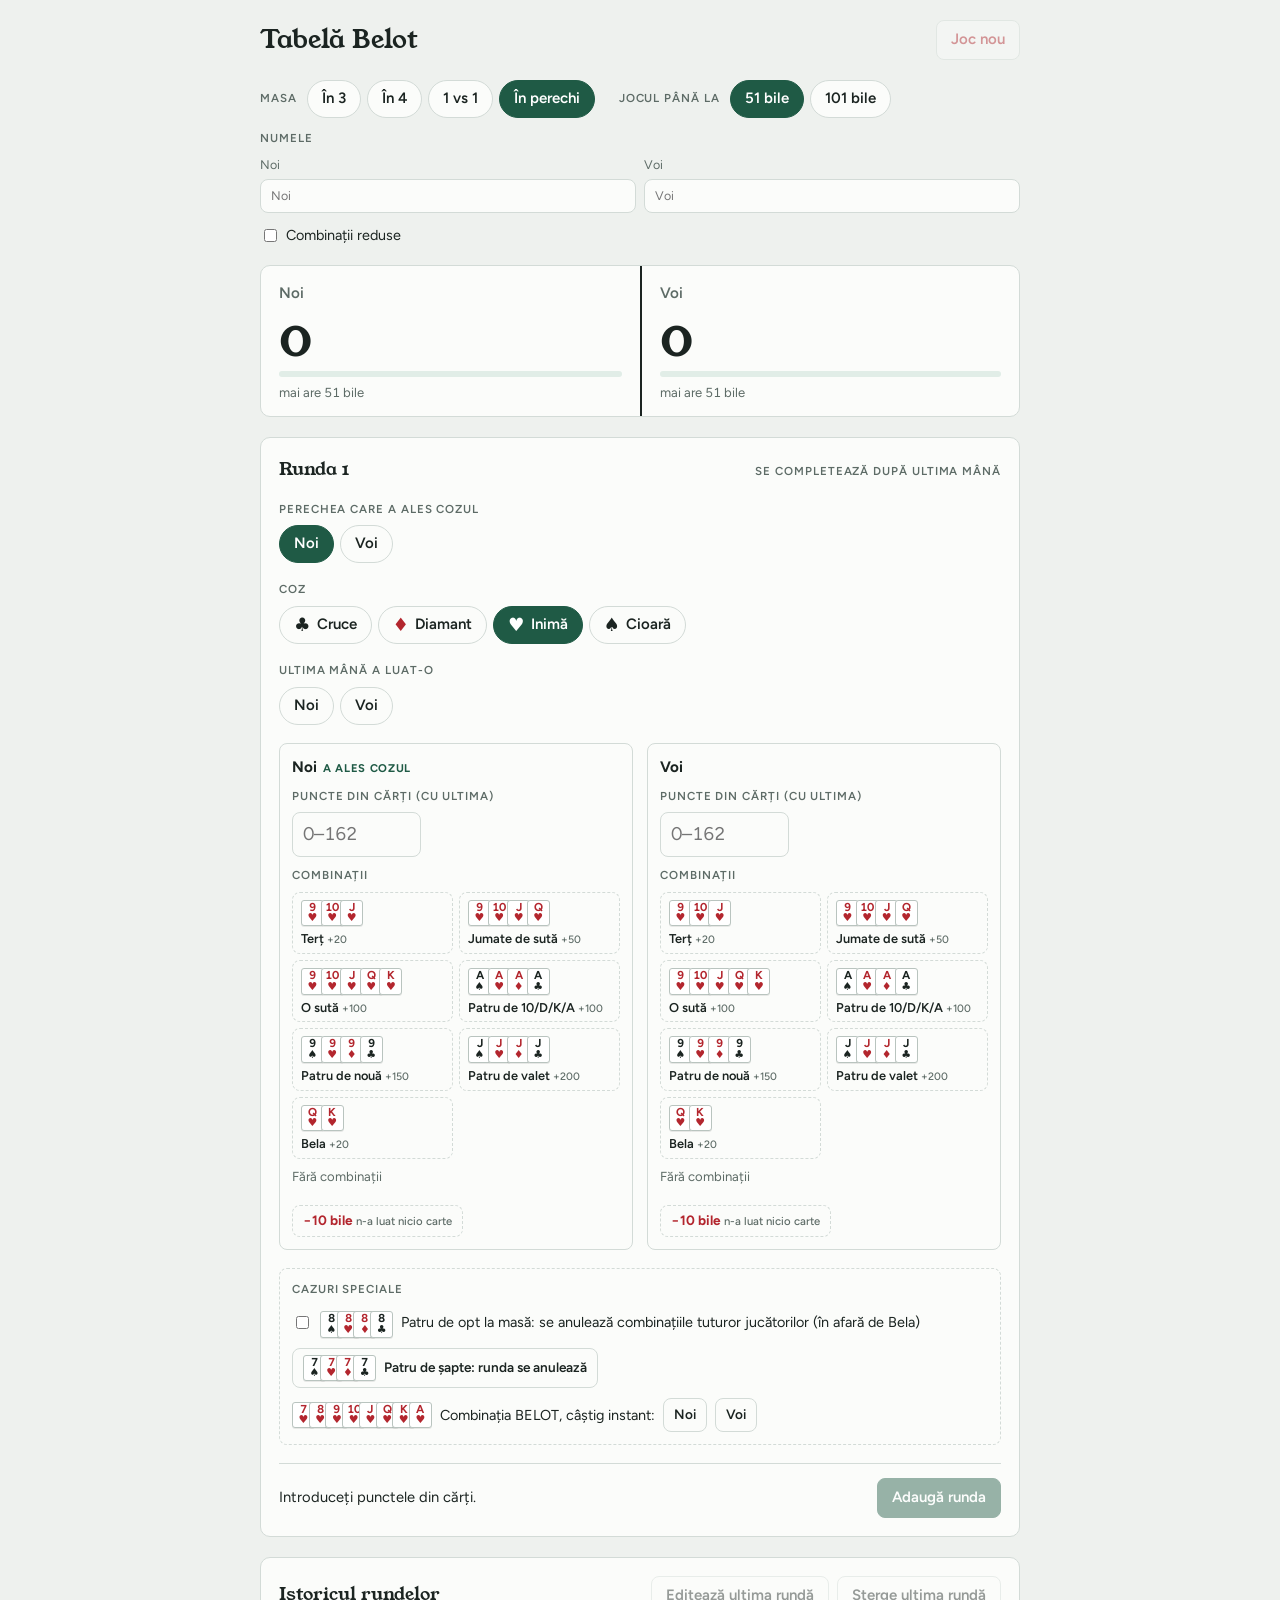
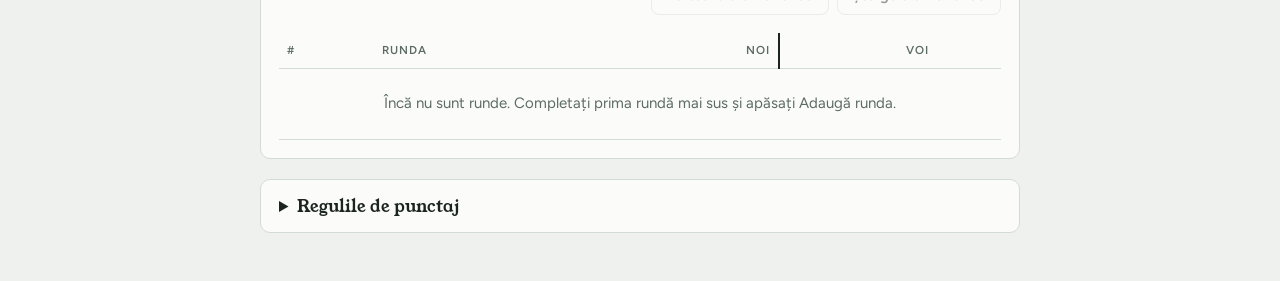
==== commit 024612e0: "Tabelă Belot: BT points split among the others, extra bilă before BT, name fields Co-Authored-By: Cl" ====
--- a/belot/index.html
+++ b/belot/index.html
@@ -84,11 +84,10 @@
 .sheet-head { display: grid; }
 .team { padding: 16px 18px 14px; display: grid; gap: 6px; min-width: 0; }
 .team + .team { border-left: 2px solid var(--ink); }
-.team input.name {
-  border: 0; border-bottom: 1px dashed transparent; background: transparent; padding: 0; width: 100%;
-  font-weight: 600; font-size: .95rem; color: var(--muted); min-width: 0;
-}
-.team input.name:hover, .team input.name:focus { border-bottom-color: var(--line); outline: none; }
+.team .name { font-weight: 600; font-size: .95rem; color: var(--muted); overflow-wrap: anywhere; }
+.names { display: grid; grid-template-columns: repeat(auto-fit, minmax(150px, 1fr)); gap: 8px; width: 100%; }
+.names label { display: grid; gap: 4px; font-size: .78rem; color: var(--muted); }
+.names input { padding: 7px 10px; border: 1px solid var(--line); border-radius: 8px; background: var(--paper); min-width: 0; width: 100%; }
 .total { font-family: var(--font-display); font-size: clamp(2.4rem, 10vw, 3.4rem); line-height: 1; }
 .sheet.many .total { font-size: clamp(1.9rem, 8vw, 2.8rem); }
 .sheet.many .team { padding: 14px 12px 12px; }
@@ -242,6 +241,10 @@
     <div class="field">
       <span class="label">Jocul până la</span>
       <div class="seg" id="targetSeg"></div>
+    </div>
+    <div class="field" style="width:100%">
+      <span class="label">Numele</span>
+      <div class="names" id="namesBox"></div>
     </div>
     <label class="toggle" for="reduced"><input type="checkbox" id="reduced"> Combinații reduse</label>
     <span class="setup-note" id="setupNote"></span>
@@ -365,8 +368,10 @@
     }
     const bela = sides.map((t) => h.decl[t].filter((x) => x === "b").length * DECL.b.v);
     const comb = sides.map((t) => h.opt ? 0 : h.decl[t].filter((x) => x !== "b").reduce((s, x) => s + DECL[x].v, 0));
-    const raw = sides.map((t) => h.points[t] + comb[t] + bela[t]);
     const b = h.bidder;
+    // Ultima mână luată de altcineva decât cel care a ales cozul: o bilă (10 puncte) în plus, socotită înainte de BT.
+    const extra = sides.map((t) => (h.last != null && h.last === t && t !== b ? 10 : 0));
+    const raw = sides.map((t) => h.points[t] + comb[t] + bela[t] + extra[t]);
     const opps = sides.filter((t) => t !== b);
     let bile, bt;
 
@@ -381,9 +386,12 @@
       bile = mode === "1v1" ? raw.map((x) => x / 10) : raw.map(toBile);
       bt = opps.some((t) => raw[b] < raw[t]);
     }
-    if (bt) bile[b] = mode === "1v1" ? bela[b] / 10 : toBile(bela[b]); // Bela se socotește mereu
-    // Ultima mână luată de altcineva decât cel care a ales cozul: o bilă în plus.
-    if (h.last != null && h.last !== b) bile[h.last] += 1;
+    if (bt) {
+      // BT: punctele celui care a ales cozul se împart între ceilalți. Bela îi rămâne lui.
+      const share = (raw[b] - bela[b]) / opps.length;
+      const after = sides.map((t) => (t === b ? bela[b] : raw[t] + share));
+      bile = mode === "1v1" ? after.map((x) => x / 10) : after.map((x) => toBile(Math.round(x)));
+    }
     const pen = h.penalty || [];
     bile = bile.map((x, t) => r1(x - (pen[t] || 0) * PENALTY));
     return { bile, raw, bt, status: bt ? "bt" : "ok" };
@@ -567,9 +575,23 @@
         type: "button", class: "chip", "aria-pressed": String(state.target === v), disabled: locked,
         onclick: choose(() => { state.target = v; })
       }, [v + " bile"])));
+    buildNames();
     $("reduced").checked = state.reduced;
     $("reduced").disabled = locked;
     $("setupNote").textContent = locked ? "Pentru a schimba setările începeți un joc nou." : "";
+  }
+
+  // Numele se pot schimba oricând, și în timpul jocului.
+  let namesKey = "";
+  function buildNames() {
+    if (namesKey === state.mode) return;
+    namesKey = state.mode;
+    $("namesBox").replaceChildren(...range(sideCount()).map((t) => {
+      const input = el("input", { id: "nameInput" + t, maxlength: "24", placeholder: mode().defaults[t],
+        value: state.names[state.mode][t] === mode().defaults[t] ? "" : state.names[state.mode][t] });
+      input.addEventListener("input", () => { state.names[state.mode][t] = input.value; save(); render(); });
+      return el("label", { for: "nameInput" + t }, [mode().defaults[t], input]);
+    }));
   }
 
   let sheetKey = "";
@@ -581,10 +603,8 @@
     const head = $("sheetHead");
     head.style.gridTemplateColumns = "repeat(" + n + ", minmax(0, 1fr))";
     head.replaceChildren(...range(n).map((t) => {
-      const input = el("input", { class: "name", id: "name" + t, maxlength: "24", "aria-label": "Numele pentru " + mode().defaults[t] });
-      input.addEventListener("input", () => { state.names[state.mode][t] = input.value; save(); render(); });
       return el("div", { class: "team", id: "team" + t }, [
-        input,
+        el("div", { class: "name", id: "name" + t }),
         el("div", { class: "total num", id: "total" + t, text: "0" }),
         el("div", { class: "bar" }, [el("span", { id: "bar" + t, style: "width:0" })]),
         el("div", { class: "togo num", id: "togo" + t })
@@ -606,12 +626,11 @@
       $("total" + t).textContent = fmt(total);
       $("bar" + t).style.width = Math.max(0, Math.min(100, (total / game.limit) * 100)) + "%";
       const left = r1(game.limit - total);
-      const kids = [el("span", { text: total > game.limit ? "Peste " + game.limit : "mai are " + fmt(left) + " până la " + game.limit })];
+      const kids = [el("span", { text: total > game.limit ? "Peste " + game.limit : "mai are " + fmt(left) + " bile" })];
       if (game.bts[t]) kids.push(el("span", { class: "bt-count", text: "BT: " + (game.bts[t] % BT_LIMIT) + "/" + BT_LIMIT }));
       $("togo" + t).replaceChildren(...kids);
       $("team" + t).classList.toggle("leader", lead === t && total > 0);
-      const nameInput = $("name" + t);
-      if (document.activeElement !== nameInput) nameInput.value = state.names[state.mode][t];
+      $("name" + t).textContent = sideName(t);
     });
 
     const note = $("limitNote");
@@ -865,8 +884,8 @@
         p("1 vs 1:", "în tabelă se scriu bilele nerotunjite, adică punctele împărțite la 10 (de exemplu 6,4)."),
         p("În perechi:", "fiecare pereche primește bilele rotunjite ale punctelor sale. Dacă punctele sunt egale, bilele se împart egal (106 la 106 înseamnă 11 la 11). Nu există sistemul „ouălelor”."),
         p("În 3 și în 4:", "se adună bilele rotunjite ale celor care nu au jucat și se scad din totalul jocului. Restul îi revine celui care a jucat. Exemplu: X joacă cu 64 de puncte, Y are 53, Z are 65. Jocul e din 18 bile (182 de puncte), Y primește 5, Z primește 6, iar X primește 18 − 11 = 7 bile. Se compară întâi bilele, apoi, la egalitate de bile, punctele."),
-        p("BT:", "dacă cel care a ales cozul are mai puțin decât un adversar, i se scrie BT și nu primește bile pentru rundă. Adversarii își primesc bilele lor. La al treilea BT jucătorul primește −10 bile."),
-        p("Ultima mână:", "dacă ultima mână o ia altcineva decât cel care a ales cozul, acel jucător primește o bilă în plus. Cele 10 puncte pentru ultima intră oricum în punctele din cărți."),
+        p("BT:", "dacă cel care a ales cozul are mai puțin decât un adversar, i se scrie BT. Punctele lui se împart în mod egal între ceilalți jucători, iar el păstrează doar Bela. La fiecare al treilea BT (3, 6, 9...) jucătorul primește −10."),
+        p("Ultima mână:", "dacă ultima mână o ia altcineva decât cel care a ales cozul, acel jucător primește o bilă în plus. Bila se socotește înainte de a stabili BT-ul. Cele 10 puncte pentru ultima intră oricum în punctele din cărți."),
         p("Bela", "se socotește mereu celui care o are, chiar și cu BT."),
         p("−10 bile:", "jucătorul care nu a luat nicio carte primește −10 bile."),
         p("Combinații egale:", "dacă doi jucători au combinații identice, ele se anulează. Combinația în culoarea cozului are prioritate. Hotărâți la masă care combinații se socotesc."),
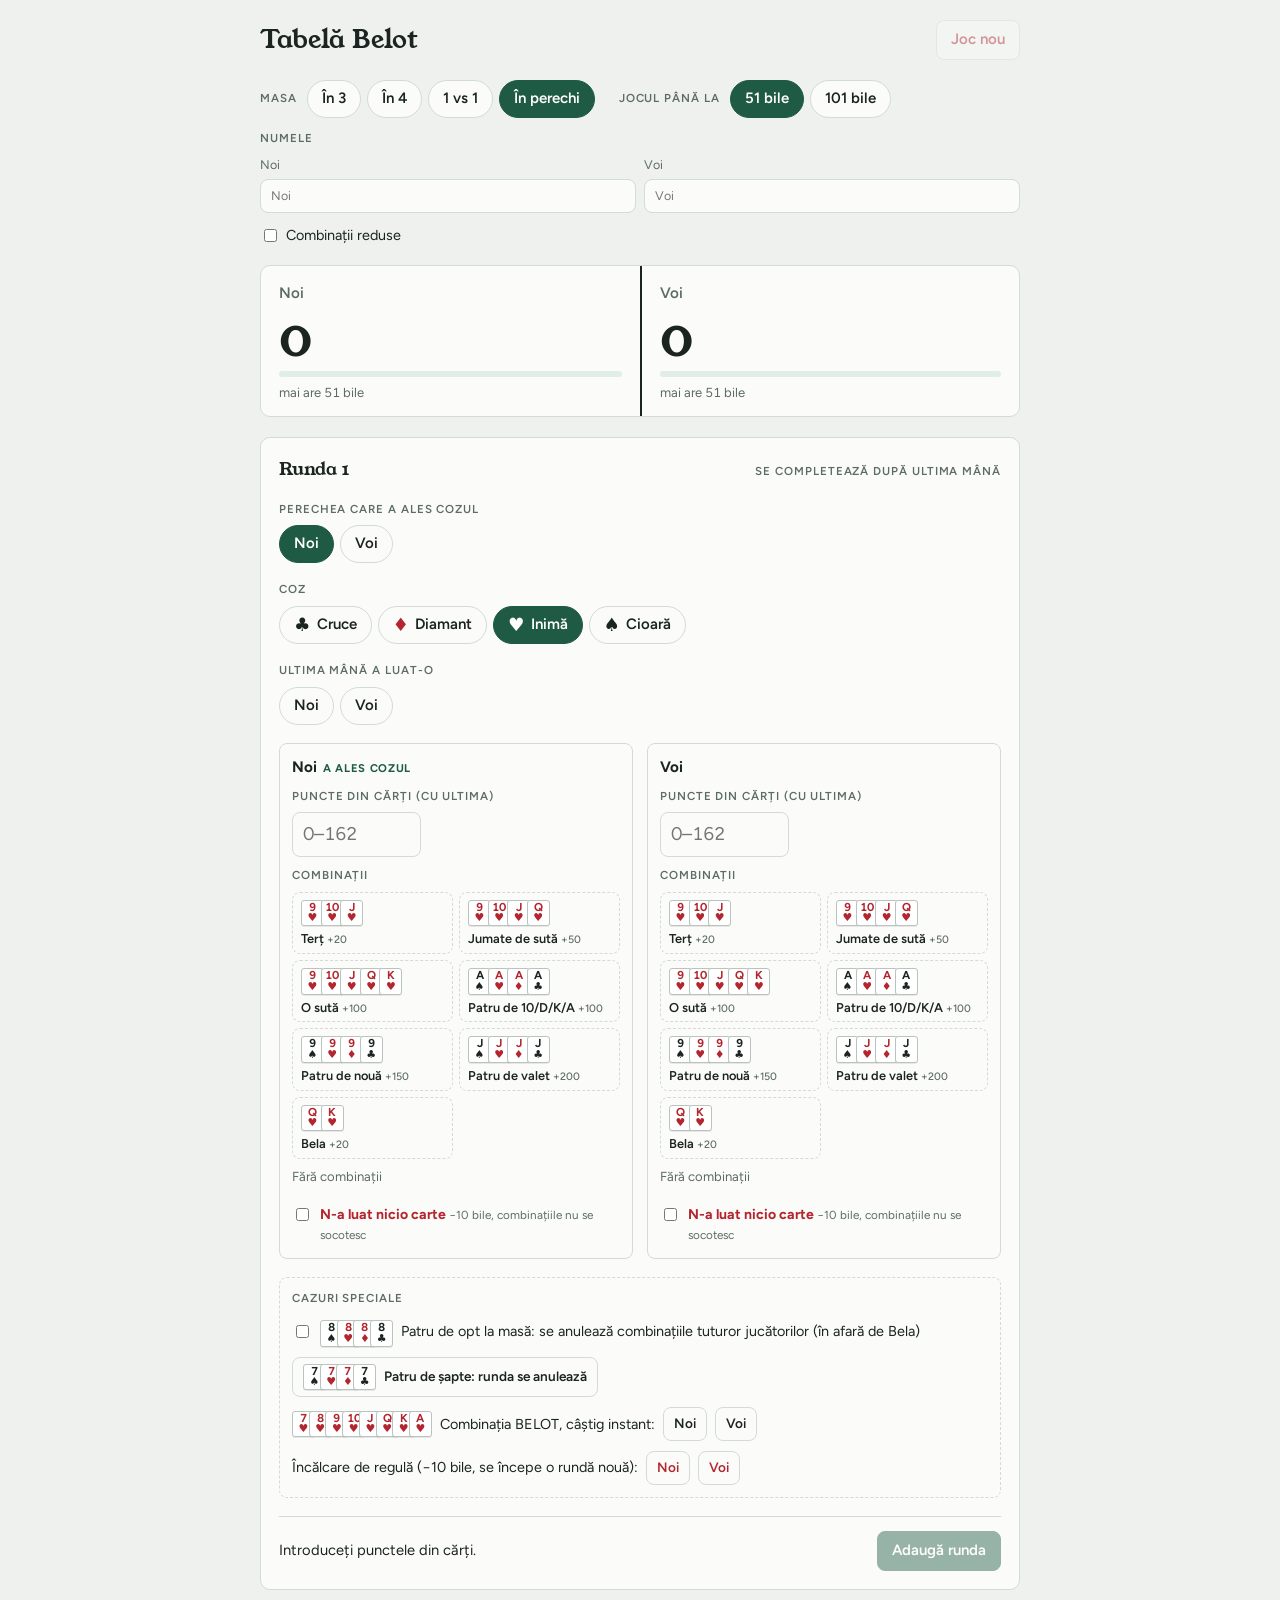
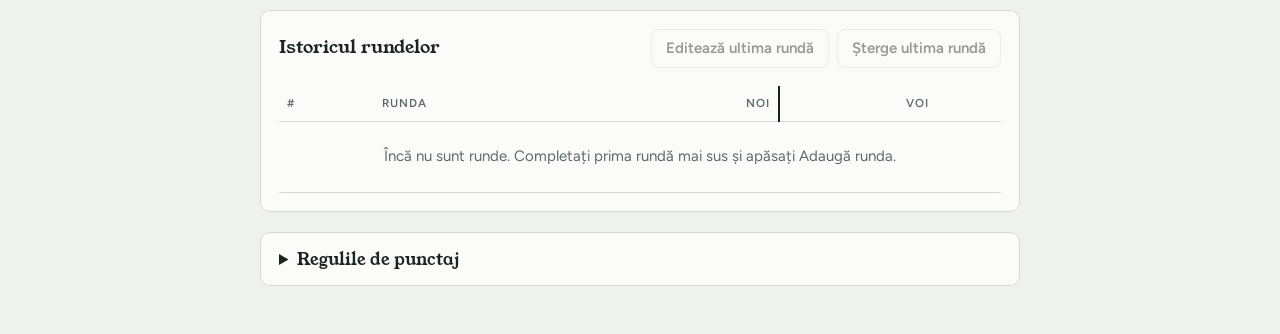
==== commit 5ba6532d: "Tabelă Belot: no-cards voids combinations, rule-violation round Co-Authored-By: Claude Opus 5.5 <nor" ====
--- a/belot/index.html
+++ b/belot/index.html
@@ -154,6 +154,10 @@
 .pen-btn:hover:not(:disabled) { border-style: solid; border-color: var(--red); }
 .pen-btn small { font-weight: 500; color: var(--muted); }
 .tag.pen { background: var(--red-soft); color: var(--red); }
+.nocards { font-size: .88rem; cursor: pointer; flex-wrap: nowrap; align-items: flex-start; }
+.nocards input { margin-top: .2em; flex: none; }
+.nocards b { color: var(--red); font-weight: 700; }
+.nocards small { color: var(--muted); }
 
 .special { display: grid; gap: 10px; padding: 12px; border: 1px dashed var(--line); border-radius: 8px; }
 .special-row { display: flex; align-items: center; gap: 8px; flex-wrap: wrap; font-size: .9rem; }
@@ -284,6 +288,7 @@
       <label class="special-row" for="opt"><input type="checkbox" id="opt"> <span id="optCards"></span> Patru de opt la masă: se anulează combinațiile tuturor jucătorilor (în afară de Bela)</label>
       <div class="special-row" id="annulRow"></div>
       <div class="special-row" id="belotRow"></div>
+      <div class="special-row" id="ruleRow"></div>
     </div>
 
     <div class="preview">
@@ -366,8 +371,14 @@
     if (h.type === "anulata" || h.type === "belot") {
       return { bile: sides.map(() => 0), raw: sides.map(() => 0), bt: false, status: h.type };
     }
+    if (h.type === "incalcare") {
+      // Încălcare de regulă: −10 bile pentru vinovat, runda se reia de la început.
+      return { bile: sides.map((t) => (t === h.side ? -PENALTY : 0)), raw: sides.map(() => 0), bt: false, status: h.type };
+    }
+    // penalty[t] > 0: n-a luat nicio carte, deci −10 bile și combinațiile lui nu se socotesc (Bela rămâne).
+    const noCards = sides.map((t) => ((h.penalty || [])[t] || 0) > 0);
     const bela = sides.map((t) => h.decl[t].filter((x) => x === "b").length * DECL.b.v);
-    const comb = sides.map((t) => h.opt ? 0 : h.decl[t].filter((x) => x !== "b").reduce((s, x) => s + DECL[x].v, 0));
+    const comb = sides.map((t) => h.opt || noCards[t] ? 0 : h.decl[t].filter((x) => x !== "b").reduce((s, x) => s + DECL[x].v, 0));
     const b = h.bidder;
     // Ultima mână luată de altcineva decât cel care a ales cozul: o bilă (10 puncte) în plus, socotită înainte de BT.
     const extra = sides.map((t) => (h.last != null && h.last === t && t !== b ? 10 : 0));
@@ -392,8 +403,7 @@
       const after = sides.map((t) => (t === b ? bela[b] : raw[t] + share));
       bile = mode === "1v1" ? after.map((x) => x / 10) : after.map((x) => toBile(Math.round(x)));
     }
-    const pen = h.penalty || [];
-    bile = bile.map((x, t) => r1(x - (pen[t] || 0) * PENALTY));
+    bile = bile.map((x, t) => r1(x - (noCards[t] ? PENALTY : 0)));
     return { bile, raw, bt, status: bt ? "bt" : "ok" };
   }
 
@@ -491,7 +501,7 @@
     const count = range(n).map(() => 0);
     baseHands().forEach((h) => {
       if (h.type !== "normala" || h.opt) return;
-      h.decl.forEach((list, t) => { count[t] += list.filter((k) => DECL[k].big).length; });
+      h.decl.forEach((list, t) => { if (!((h.penalty || [])[t] > 0)) count[t] += list.filter((k) => DECL[k].big).length; });
     });
     return count;
   }
@@ -711,7 +721,7 @@
       }));
 
       const list = draft.decl[t].length
-        ? draft.decl[t].map((k, i) => el("span", { class: "tag" + (k === "b" ? " bela" : "") + (draft.opt && k !== "b" ? " void" : "") }, [
+        ? draft.decl[t].map((k, i) => el("span", { class: "tag" + (k === "b" ? " bela" : "") + ((draft.opt || draft.penalty[t]) && k !== "b" ? " void" : "") }, [
             cardIcons(k, trump),
             DECL[k].label + " " + DECL[k].v,
             el("button", {
@@ -734,19 +744,12 @@
         el("h3", {}, [name, draft.bidder === t ? el("span", { class: "bidtag", text: "a ales cozul" }) : ""]),
         el("div", { class: "field" }, [el("span", { class: "label", text: "Puncte din cărți (cu ultima)" }), el("div", { class: "tricks" }, pointsRow)]),
         el("div", { class: "field" }, declKids),
-        el("div", { class: "penalty" }, [
-          el("button", {
-            type: "button", class: "pen-btn", title: "Nu a luat nicio carte sau a încălcat o regulă",
-            "aria-label": "Penalizare de 10 bile pentru " + name,
-            onclick: () => { draft.penalty[t]++; render(); }
-          }, ["−10 bile ", el("small", { text: "n-a luat nicio carte" })]),
-          draft.penalty[t] ? el("span", { class: "tag pen" }, [
-            "−" + draft.penalty[t] * PENALTY + " bile",
-            el("button", {
-              type: "button", "aria-label": "Șterge o penalizare", text: "×",
-              onclick: () => { draft.penalty[t]--; render(); }
-            })
-          ]) : ""
+        el("label", { class: "penalty nocards", for: "nocards" + t }, [
+          el("input", {
+            type: "checkbox", id: "nocards" + t, checked: draft.penalty[t] > 0,
+            onchange: (e) => { draft.penalty[t] = e.target.checked ? 1 : 0; render(); }
+          }),
+          el("span", {}, [el("b", { text: "N-a luat nicio carte " }), el("small", { text: "−10 bile, combinațiile nu se socotesc" })])
         ])
       ]);
     }));
@@ -764,6 +767,13 @@
       }))
     );
 
+    $("ruleRow").replaceChildren(
+      el("span", { class: "pen-label", text: "Încălcare de regulă (−10 bile, se începe o rundă nouă):" }),
+      ...range(n).map((t) => el("button", {
+        type: "button", class: "btn danger", text: sideName(t), onclick: () => addSpecial({ type: "incalcare", side: t })
+      }))
+    );
+
     [...$("handForm").querySelectorAll("button, input")].forEach((node) => { if (over) node.disabled = true; });
     if (!over) $("opt").disabled = false;
     $("cancelEdit").disabled = false;
@@ -810,6 +820,7 @@
       let title, meta = [];
       if (h.type === "anulata") { title = "Rundă anulată"; meta.push("patru de șapte, cărțile se dau din nou"); }
       else if (h.type === "belot") { title = "Combinația BELOT"; meta.push(sideName(h.side) + " câștigă instant"); }
+      else if (h.type === "incalcare") { title = "Încălcare de regulă"; meta.push(sideName(h.side) + " −" + PENALTY + " bile, runda se reia"); }
       else {
         title = trumpLabel(h.trump);
         meta.push("cozul ales de " + sideName(h.bidder));
@@ -818,7 +829,7 @@
         if (row.btPenalty) meta.push("al " + BT_LIMIT + "-lea BT: −" + PENALTY + " bile");
         if (h.opt) meta.push("patru de opt: combinațiile anulate");
         h.decl.forEach((list, t) => { if (list.length) meta.push(sideName(t) + ": " + list.map((k) => DECL[k].label).join(", ")); });
-        (h.penalty || []).forEach((c, t) => { if (c) meta.push(sideName(t) + " −" + c * PENALTY + " bile"); });
+        (h.penalty || []).forEach((c, t) => { if (c) meta.push(sideName(t) + " n-a luat nicio carte: −" + PENALTY + " bile, fără combinații"); });
       }
       game.raises.filter((x) => x.hand === i).forEach((x) => meta.push("limita crește la " + x.limit));
       return el("tr", {}, [
@@ -887,7 +898,8 @@
         p("BT:", "dacă cel care a ales cozul are mai puțin decât un adversar, i se scrie BT. Punctele lui se împart în mod egal între ceilalți jucători, iar el păstrează doar Bela. La fiecare al treilea BT (3, 6, 9...) jucătorul primește −10."),
         p("Ultima mână:", "dacă ultima mână o ia altcineva decât cel care a ales cozul, acel jucător primește o bilă în plus. Bila se socotește înainte de a stabili BT-ul. Cele 10 puncte pentru ultima intră oricum în punctele din cărți."),
         p("Bela", "se socotește mereu celui care o are, chiar și cu BT."),
-        p("−10 bile:", "jucătorul care nu a luat nicio carte primește −10 bile."),
+        p("Combinațiile", "se adaugă la punctele totale ale rundei, în afară de cazul în care jucătorul care le are nu ia nicio carte. Atunci primește −10 bile și combinațiile lui nu se socotesc. Bela se socotește mereu."),
+        p("Încălcare de regulă:", "jucătorul care încalcă o regulă primește −10 bile, iar runda se reia de la început (se scrie ca o rundă separată, fără alte puncte)."),
         p("Combinații egale:", "dacă doi jucători au combinații identice, ele se anulează. Combinația în culoarea cozului are prioritate. Hotărâți la masă care combinații se socotesc."),
         p("Combinații reduse:", "fiecare jucător poate arăta cel mult două combinații de 100 de puncte sau mai mari într-un joc. Dacă într-o rundă îi vine o combinație dublă (de exemplu KKKK + QQQQ), se socotesc toate, apoi nu mai poate arăta altele."),
         p("Sfârșitul jocului:", "jocul continuă până când un jucător are mai mult de 51 (sau 101) bile. Dacă mai mulți trec de limită în aceeași rundă, limita crește cu 50 de bile (101, 151, 201 etc.).")
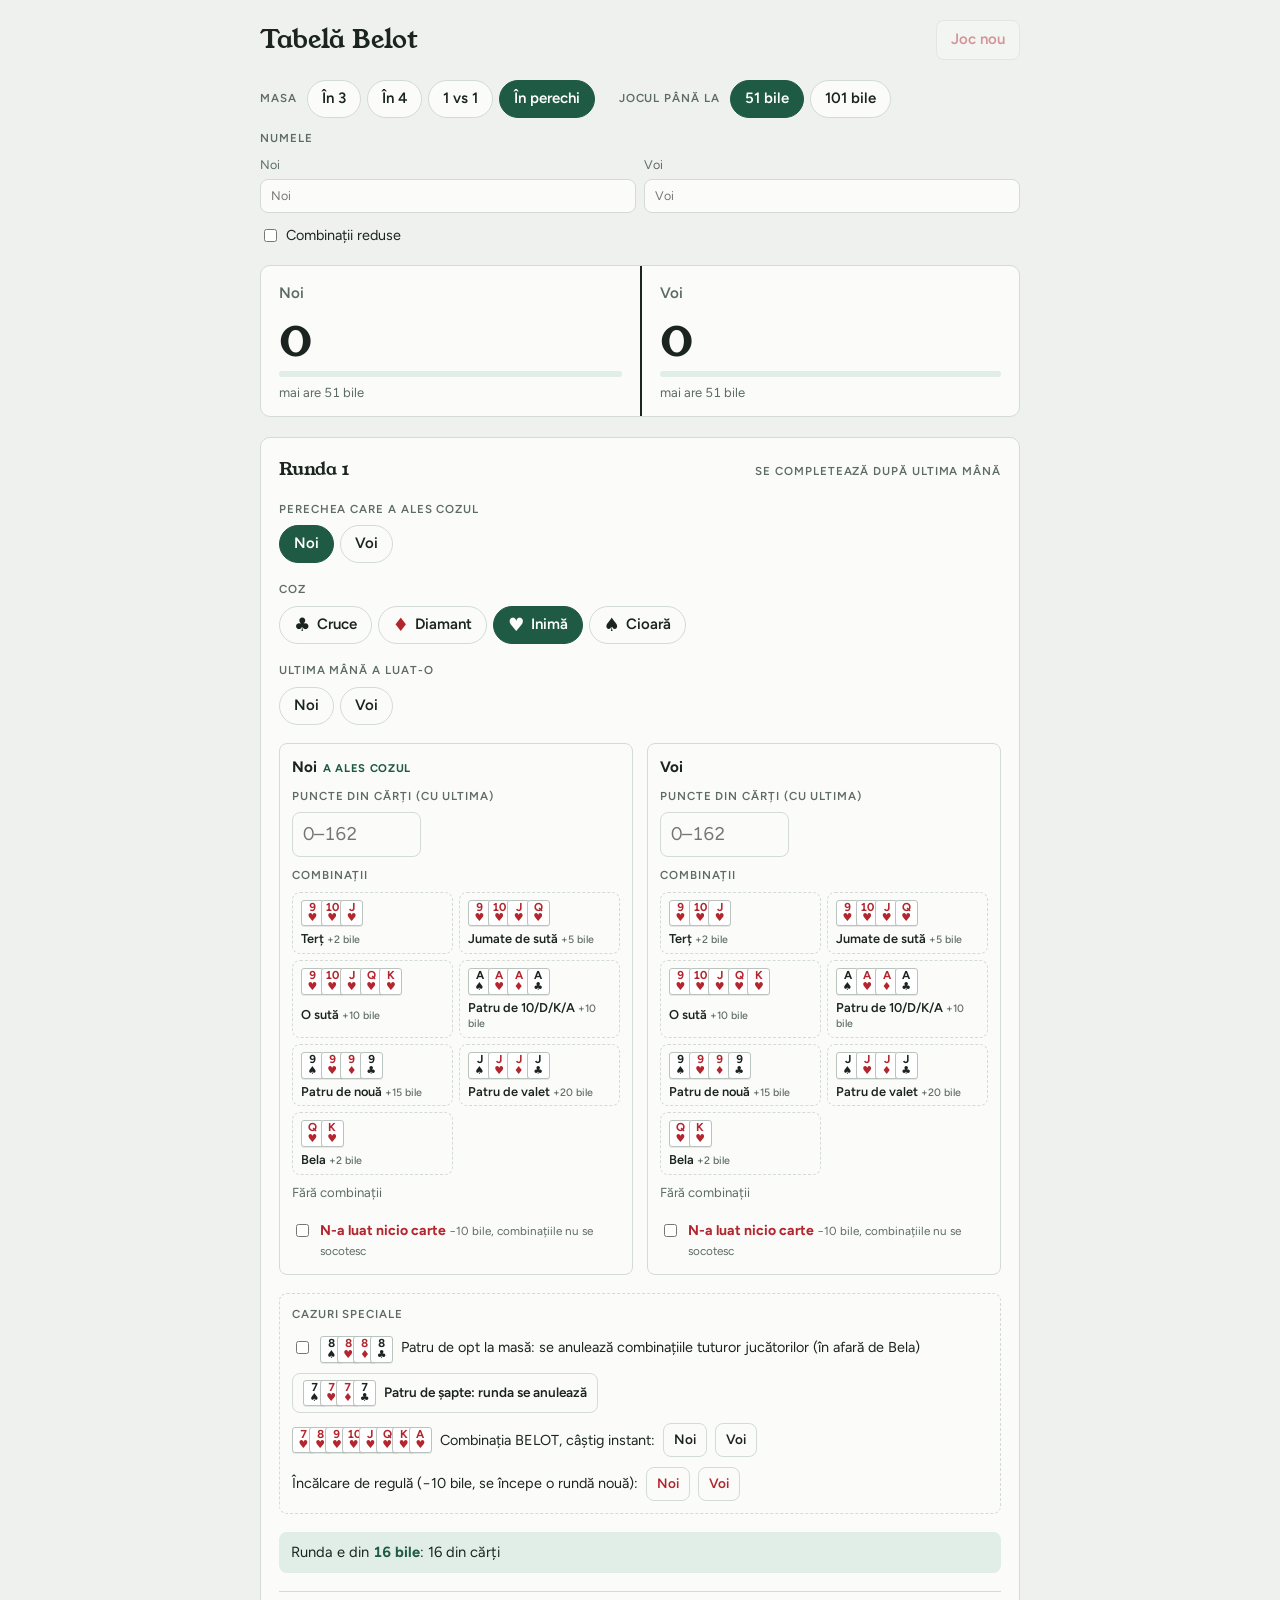
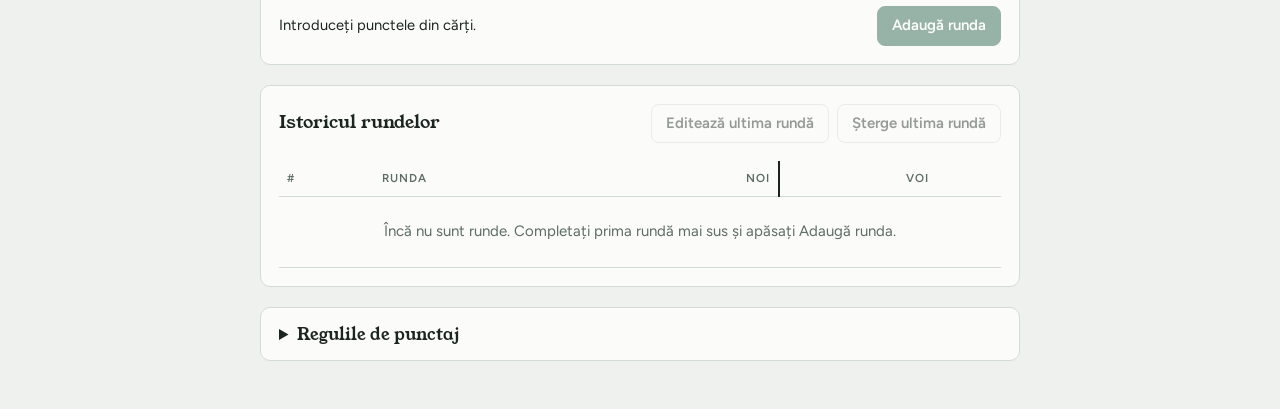
==== commit e4f98951: "Tabelă Belot: show points and combinations in bile, round total Co-Authored-By: Claude Opus 5.5 <nor" ====
--- a/belot/index.html
+++ b/belot/index.html
@@ -183,6 +183,8 @@
   border-top: 1px solid var(--line); padding-top: 14px;
 }
 .preview-text { font-size: .92rem; min-width: 0; }
+.round-total { font-size: .92rem; padding: 10px 12px; border-radius: 8px; background: var(--felt-soft); }
+.round-total b { font-variant-numeric: tabular-nums; color: var(--felt); }
 .preview-text b { font-variant-numeric: tabular-nums; }
 .status { display: inline-block; font-size: .72rem; font-weight: 700; letter-spacing: .06em; text-transform: uppercase; padding: 2px 7px; border-radius: 4px; margin-right: 6px; }
 .status.ok { background: var(--felt-soft); color: var(--felt); }
@@ -290,6 +292,8 @@
       <div class="special-row" id="belotRow"></div>
       <div class="special-row" id="ruleRow"></div>
     </div>
+
+    <div class="round-total" id="roundTotal"></div>
 
     <div class="preview">
       <div class="preview-text" id="preview" aria-live="polite"></div>
@@ -404,7 +408,8 @@
       bile = mode === "1v1" ? after.map((x) => x / 10) : after.map((x) => toBile(Math.round(x)));
     }
     bile = bile.map((x, t) => r1(x - (noCards[t] ? PENALTY : 0)));
-    return { bile, raw, bt, status: bt ? "bt" : "ok" };
+    const sum = raw.reduce((s, x) => s + x, 0);
+    return { bile, raw, bt, status: bt ? "bt" : "ok", total: mode === "1v1" ? sum / 10 : toBile(sum) };
   }
 
   // Parcurge rundele în ordine: totaluri, BT-uri, limita jocului și câștigătorul.
@@ -715,15 +720,15 @@
         return el("button", {
           type: "button", disabled,
           title: DECL[k].big && bigBlocked ? "Combinații reduse: a arătat deja două combinații de 100+" : "Adaugă " + DECL[k].long,
-          "aria-label": "Adaugă " + DECL[k].long + ", " + DECL[k].v + " puncte",
+          "aria-label": "Adaugă " + DECL[k].long + ", " + DECL[k].v / 10 + " bile",
           onclick: () => { draft.decl[t].push(k); render(); }
-        }, [cardIcons(k, trump), el("span", {}, [DECL[k].label + " ", el("small", { text: "+" + DECL[k].v })])]);
+        }, [cardIcons(k, trump), el("span", {}, [DECL[k].label + " ", el("small", { text: "+" + DECL[k].v / 10 + " bile" })])]);
       }));
 
       const list = draft.decl[t].length
         ? draft.decl[t].map((k, i) => el("span", { class: "tag" + (k === "b" ? " bela" : "") + ((draft.opt || draft.penalty[t]) && k !== "b" ? " void" : "") }, [
             cardIcons(k, trump),
-            DECL[k].label + " " + DECL[k].v,
+            DECL[k].label + " +" + DECL[k].v / 10,
             el("button", {
               type: "button", "aria-label": "Șterge " + DECL[k].label, text: "×",
               onclick: () => { draft.decl[t].splice(i, 1); render(); }
@@ -731,7 +736,7 @@
           ]))
         : [el("span", { class: "empty-decl", text: "Fără combinații" })];
 
-      const pointsRow = [input];
+      const pointsRow = [input, el("span", { class: "remaining", id: "bileOf" + t })];
       if (n > 2 && t === n - 1) {
         const sum = draft.points.reduce((s, x) => s + (Number(x) || 0), 0);
         pointsRow.push(el("span", { class: "remaining", text: "au rămas " + (CARD_TOTAL - sum) + " din " + CARD_TOTAL }));
@@ -780,7 +785,32 @@
     renderPreview(game);
   }
 
+  // Din câte bile e runda: 16 din cărți, plus combinațiile, plus bila pentru ultima.
+  function renderRoundTotal() {
+    const n = sideCount();
+    const one = state.mode === "1v1";
+    range(n).forEach((t) => {
+      const span = $("bileOf" + t);
+      const v = draft.points[t];
+      if (span) span.textContent = v === "" || !Number.isFinite(Number(v)) ? "" : "= " + fmt(one ? Number(v) / 10 : toBile(Number(v))) + " bile";
+    });
+    const parts = [];
+    let sum = CARD_TOTAL;
+    range(n).forEach((t) => draft.decl[t].forEach((k) => {
+      if (k !== "b" && (draft.opt || draft.penalty[t])) return;
+      sum += DECL[k].v;
+      parts.push("+ " + DECL[k].v / 10 + " " + DECL[k].label + " (" + sideName(t) + ")");
+    }));
+    if (draft.last !== null && draft.last !== draft.bidder) { sum += 10; parts.push("+ 1 ultima (" + sideName(draft.last) + ")"); }
+    const total = one ? sum / 10 : toBile(sum);
+    $("roundTotal").replaceChildren(
+      "Runda e din ", el("b", { text: fmt(total) + " bile" }),
+      ": " + fmt(one ? CARD_TOTAL / 10 : toBile(CARD_TOTAL)) + " din cărți " + parts.join(" ")
+    );
+  }
+
   function renderPreview(game) {
+    renderRoundTotal();
     const box = $("preview");
     const btn = $("addHand");
     if (game.winner !== null) {
@@ -797,7 +827,7 @@
       if (t) parts.push(" · ");
       parts.push(sideName(t) + " ", el("b", { text: fmt(p) }));
     });
-    parts.push(el("span", { class: "hand-meta", text: "  (puncte " + r.raw.join(" / ") + ")" }));
+    parts.push(el("span", { class: "hand-meta", text: "  (în puncte: " + r.raw.join(" / ") + ")" }));
     box.replaceChildren(...parts);
   }
 
@@ -823,7 +853,7 @@
       else if (h.type === "incalcare") { title = "Încălcare de regulă"; meta.push(sideName(h.side) + " −" + PENALTY + " bile, runda se reia"); }
       else {
         title = trumpLabel(h.trump);
-        meta.push("cozul ales de " + sideName(h.bidder));
+        meta.push("din " + fmt(r.total) + " bile", "cozul ales de " + sideName(h.bidder));
         if (h.last != null) meta.push("ultima: " + sideName(h.last) + (h.last !== h.bidder ? " (+1 bilă)" : ""));
         if (r.bt) meta.push("BT");
         if (row.btPenalty) meta.push("al " + BT_LIMIT + "-lea BT: −" + PENALTY + " bile");
@@ -870,7 +900,7 @@
   }
 
   function renderRules() {
-    const row = (key) => [el("dt", {}, [cardIcons(key, "♥", true), el("span", { text: DECL[key].long })]), el("dd", { text: String(DECL[key].v) })];
+    const row = (key) => [el("dt", {}, [cardIcons(key, "♥", true), el("span", { text: DECL[key].long })]), el("dd", { text: DECL[key].v / 10 + " bile" })];
     const cardsRow = (cards, label, v) => [el("dt", {}, [cardRow(cards, "lg tight"), el("span", { text: label })]), el("dd", { text: v })];
     const plain = (label, v) => [el("dt", {}, [el("span"), el("span", { text: label })]), el("dd", { text: v })];
     const block = (title, kids) => el("div", {}, [el("h4", { text: title }), el("dl", {}, kids.flat())]);
@@ -892,6 +922,7 @@
       el("div", { class: "rules-wide" }, [
         el("h4", { text: "Cum se calculează bilele" }),
         p("Puncte în bile:", "10 puncte = 1 bilă, 35 puncte = 3 bile, 66 puncte = 7 bile. 5 se rotunjește în jos, 6 în sus."),
+        p("Din câte bile e runda:", "cărțile dau 162 de puncte, adică 16 bile. Fiecare combinație ridică totalul: un terț și o bela fac runda din 16 + 2 + 2 = 20 de bile."),
         p("1 vs 1:", "în tabelă se scriu bilele nerotunjite, adică punctele împărțite la 10 (de exemplu 6,4)."),
         p("În perechi:", "fiecare pereche primește bilele rotunjite ale punctelor sale. Dacă punctele sunt egale, bilele se împart egal (106 la 106 înseamnă 11 la 11). Nu există sistemul „ouălelor”."),
         p("În 3 și în 4:", "se adună bilele rotunjite ale celor care nu au jucat și se scad din totalul jocului. Restul îi revine celui care a jucat. Exemplu: X joacă cu 64 de puncte, Y are 53, Z are 65. Jocul e din 18 bile (182 de puncte), Y primește 5, Z primește 6, iar X primește 18 − 11 = 7 bile. Se compară întâi bilele, apoi, la egalitate de bile, punctele."),
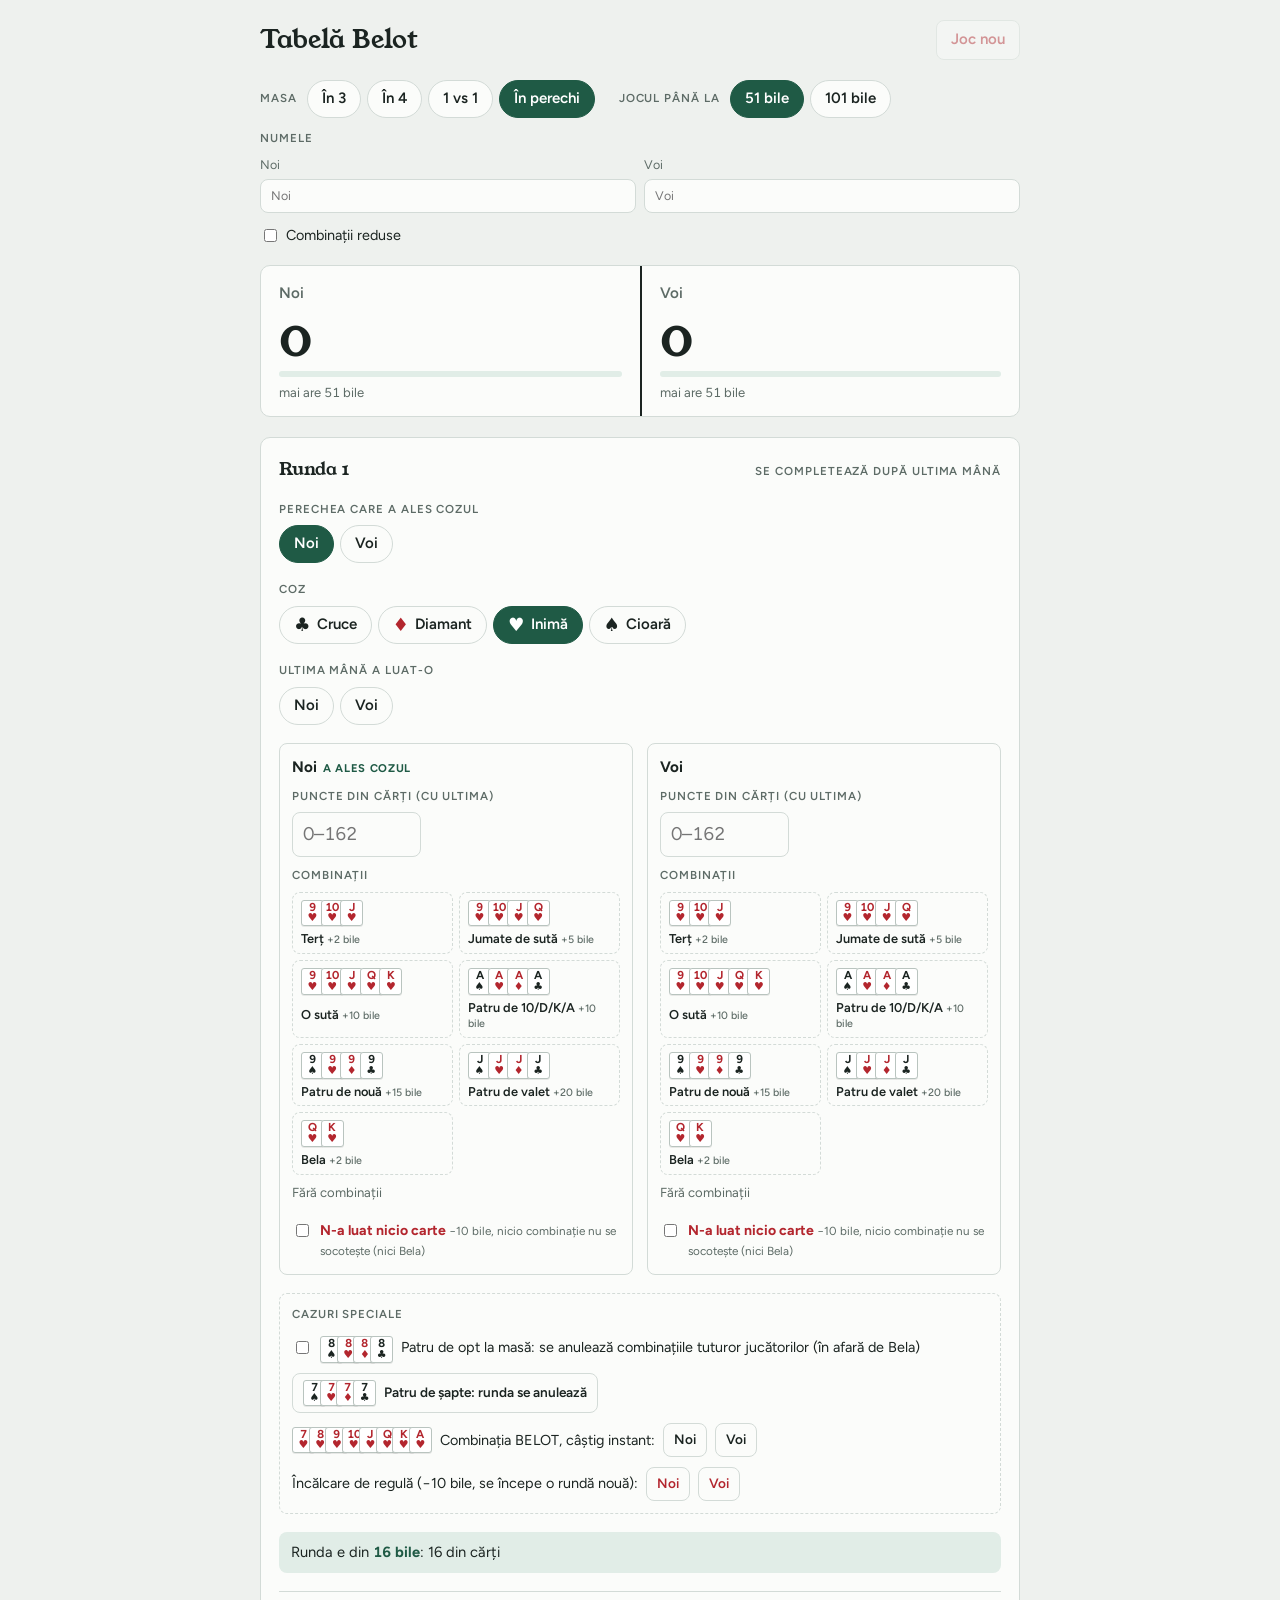
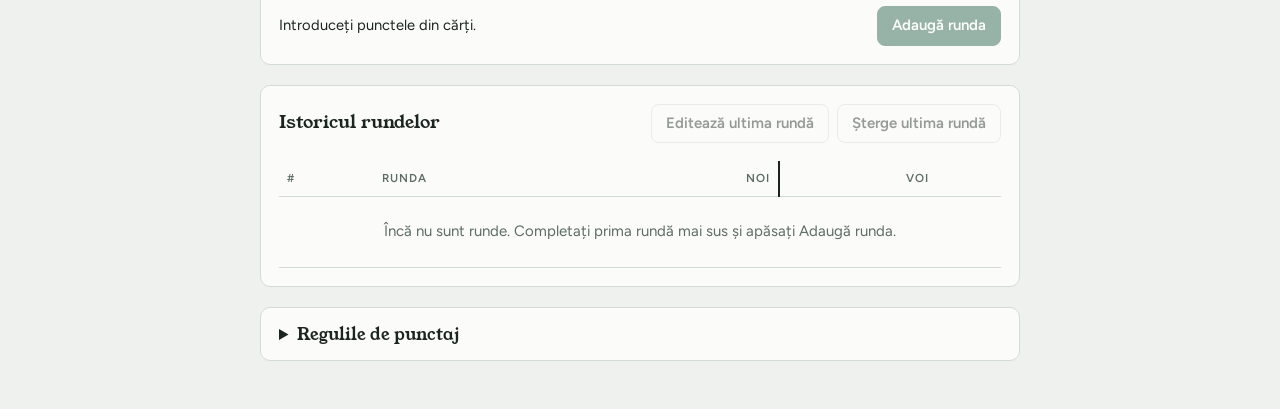
==== commit e0eac67e: "Tabelă Belot: no cards cancels Bela too, show bile before and after BT Co-Authored-By: Claude Opus 5" ====
--- a/belot/index.html
+++ b/belot/index.html
@@ -199,6 +199,7 @@
 td.pts, th.pts { text-align: right; white-space: nowrap; }
 th.pts { max-width: 7em; overflow: hidden; text-overflow: ellipsis; }
 td.pts .run { display: block; font-size: .78rem; color: var(--muted); }
+.preview-text .before { color: var(--muted); text-decoration: line-through; font-variant-numeric: tabular-nums; }
 td.pts .bt { color: var(--red); font-weight: 700; }
 td.pts.sep, th.pts.sep { border-left: 2px solid var(--ink); }
 .hand-contract { font-weight: 600; white-space: nowrap; }
@@ -379,9 +380,9 @@
       // Încălcare de regulă: −10 bile pentru vinovat, runda se reia de la început.
       return { bile: sides.map((t) => (t === h.side ? -PENALTY : 0)), raw: sides.map(() => 0), bt: false, status: h.type };
     }
-    // penalty[t] > 0: n-a luat nicio carte, deci −10 bile și combinațiile lui nu se socotesc (Bela rămâne).
+    // penalty[t] > 0: n-a luat nicio carte, deci −10 bile și nicio combinație a lui nu se socotește (nici Bela).
     const noCards = sides.map((t) => ((h.penalty || [])[t] || 0) > 0);
-    const bela = sides.map((t) => h.decl[t].filter((x) => x === "b").length * DECL.b.v);
+    const bela = sides.map((t) => noCards[t] ? 0 : h.decl[t].filter((x) => x === "b").length * DECL.b.v);
     const comb = sides.map((t) => h.opt || noCards[t] ? 0 : h.decl[t].filter((x) => x !== "b").reduce((s, x) => s + DECL[x].v, 0));
     const b = h.bidder;
     // Ultima mână luată de altcineva decât cel care a ales cozul: o bilă (10 puncte) în plus, socotită înainte de BT.
@@ -401,6 +402,7 @@
       bile = mode === "1v1" ? raw.map((x) => x / 10) : raw.map(toBile);
       bt = opps.some((t) => raw[b] < raw[t]);
     }
+    const before = bile.slice();
     if (bt) {
       // BT: punctele celui care a ales cozul se împart între ceilalți. Bela îi rămâne lui.
       const share = (raw[b] - bela[b]) / opps.length;
@@ -408,8 +410,9 @@
       bile = mode === "1v1" ? after.map((x) => x / 10) : after.map((x) => toBile(Math.round(x)));
     }
     bile = bile.map((x, t) => r1(x - (noCards[t] ? PENALTY : 0)));
+    const beforeBt = before.map((x, t) => r1(x - (noCards[t] ? PENALTY : 0)));
     const sum = raw.reduce((s, x) => s + x, 0);
-    return { bile, raw, bt, status: bt ? "bt" : "ok", total: mode === "1v1" ? sum / 10 : toBile(sum) };
+    return { bile, before: beforeBt, raw, bt, status: bt ? "bt" : "ok", total: mode === "1v1" ? sum / 10 : toBile(sum) };
   }
 
   // Parcurge rundele în ordine: totaluri, BT-uri, limita jocului și câștigătorul.
@@ -726,7 +729,7 @@
       }));
 
       const list = draft.decl[t].length
-        ? draft.decl[t].map((k, i) => el("span", { class: "tag" + (k === "b" ? " bela" : "") + ((draft.opt || draft.penalty[t]) && k !== "b" ? " void" : "") }, [
+        ? draft.decl[t].map((k, i) => el("span", { class: "tag" + (k === "b" ? " bela" : "") + (draft.penalty[t] || (draft.opt && k !== "b") ? " void" : "") }, [
             cardIcons(k, trump),
             DECL[k].label + " +" + DECL[k].v / 10,
             el("button", {
@@ -754,7 +757,7 @@
             type: "checkbox", id: "nocards" + t, checked: draft.penalty[t] > 0,
             onchange: (e) => { draft.penalty[t] = e.target.checked ? 1 : 0; render(); }
           }),
-          el("span", {}, [el("b", { text: "N-a luat nicio carte " }), el("small", { text: "−10 bile, combinațiile nu se socotesc" })])
+          el("span", {}, [el("b", { text: "N-a luat nicio carte " }), el("small", { text: "−10 bile, nicio combinație nu se socotește (nici Bela)" })])
         ])
       ]);
     }));
@@ -797,7 +800,7 @@
     const parts = [];
     let sum = CARD_TOTAL;
     range(n).forEach((t) => draft.decl[t].forEach((k) => {
-      if (k !== "b" && (draft.opt || draft.penalty[t])) return;
+      if (draft.penalty[t] || (k !== "b" && draft.opt)) return;
       sum += DECL[k].v;
       parts.push("+ " + DECL[k].v / 10 + " " + DECL[k].label + " (" + sideName(t) + ")");
     }));
@@ -825,7 +828,9 @@
     const parts = [el("span", { class: "status " + r.status, text: r.bt ? "BT" : "A făcut" })];
     r.bile.forEach((p, t) => {
       if (t) parts.push(" · ");
-      parts.push(sideName(t) + " ", el("b", { text: fmt(p) }));
+      parts.push(sideName(t) + " ");
+      if (r.bt) parts.push(el("span", { class: "before", text: fmt(r.before[t]) }), " → ");
+      parts.push(el("b", { text: fmt(p) }));
     });
     parts.push(el("span", { class: "hand-meta", text: "  (în puncte: " + r.raw.join(" / ") + ")" }));
     box.replaceChildren(...parts);
@@ -870,6 +875,7 @@
           return el("td", { class: "pts num" + (t ? " sep" : "") }, [
             isBt ? el("span", { class: "bt", text: "BT " }) : "",
             fmt(row.bile[t]),
+            r.bt ? el("span", { class: "run", text: "înainte " + fmt(r.before[t]) }) : "",
             el("span", { class: "run", text: fmt(row.totals[t]) })
           ]);
         }),
@@ -928,8 +934,8 @@
         p("În 3 și în 4:", "se adună bilele rotunjite ale celor care nu au jucat și se scad din totalul jocului. Restul îi revine celui care a jucat. Exemplu: X joacă cu 64 de puncte, Y are 53, Z are 65. Jocul e din 18 bile (182 de puncte), Y primește 5, Z primește 6, iar X primește 18 − 11 = 7 bile. Se compară întâi bilele, apoi, la egalitate de bile, punctele."),
         p("BT:", "dacă cel care a ales cozul are mai puțin decât un adversar, i se scrie BT. Punctele lui se împart în mod egal între ceilalți jucători, iar el păstrează doar Bela. La fiecare al treilea BT (3, 6, 9...) jucătorul primește −10."),
         p("Ultima mână:", "dacă ultima mână o ia altcineva decât cel care a ales cozul, acel jucător primește o bilă în plus. Bila se socotește înainte de a stabili BT-ul. Cele 10 puncte pentru ultima intră oricum în punctele din cărți."),
-        p("Bela", "se socotește mereu celui care o are, chiar și cu BT."),
-        p("Combinațiile", "se adaugă la punctele totale ale rundei, în afară de cazul în care jucătorul care le are nu ia nicio carte. Atunci primește −10 bile și combinațiile lui nu se socotesc. Bela se socotește mereu."),
+        p("Bela", "rămâne celui care o are, chiar și cu BT. Se pierde doar dacă jucătorul nu ia nicio carte."),
+        p("Combinațiile", "se adaugă la punctele totale ale rundei, în afară de cazul în care jucătorul care le are nu ia nicio carte. Atunci primește −10 bile și nicio combinație a lui nu se socotește, nici Bela."),
         p("Încălcare de regulă:", "jucătorul care încalcă o regulă primește −10 bile, iar runda se reia de la început (se scrie ca o rundă separată, fără alte puncte)."),
         p("Combinații egale:", "dacă doi jucători au combinații identice, ele se anulează. Combinația în culoarea cozului are prioritate. Hotărâți la masă care combinații se socotesc."),
         p("Combinații reduse:", "fiecare jucător poate arăta cel mult două combinații de 100 de puncte sau mai mari într-un joc. Dacă într-o rundă îi vine o combinație dublă (de exemplu KKKK + QQQQ), se socotesc toate, apoi nu mai poate arăta altele."),
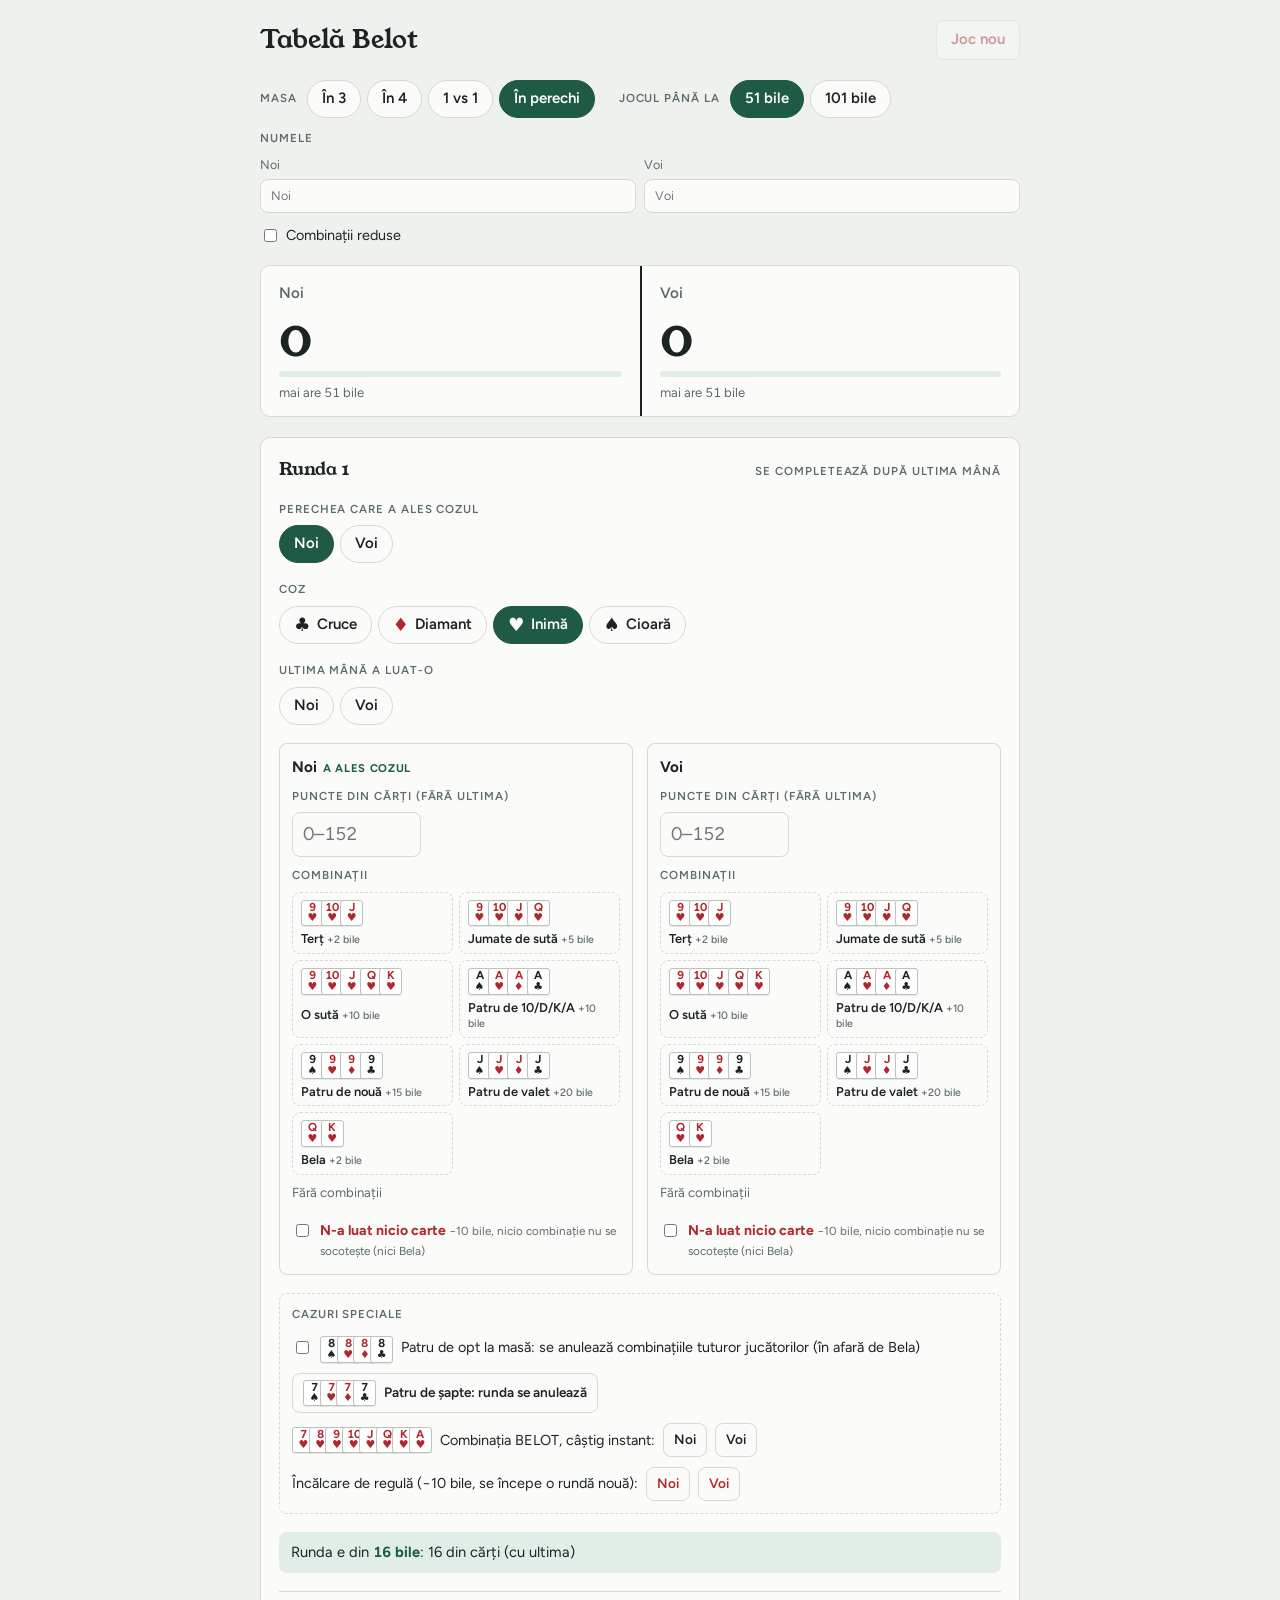
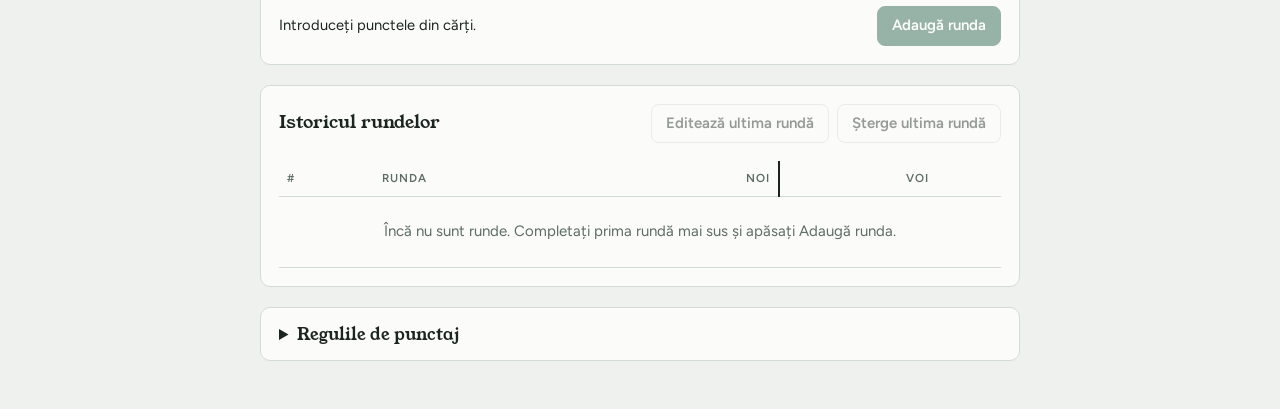
==== commit 6d003020: "Tabelă Belot: last-hand bilă is part of the 16, not extra Card points are entered without the last h" ====
--- a/belot/index.html
+++ b/belot/index.html
@@ -338,7 +338,8 @@
     s: { label: "Cioară",  sym: "♠", red: false }
   };
   const ALL_SUITS = ["♠", "♥", "♦", "♣"];
-  const CARD_TOTAL = 162; // 152 în cărți + 10 pentru ultima mână
+  const CARD_TOTAL = 152; // punctele din cărți, fără ultima mână
+  const LAST_TRICK = 10;  // ultima mână: 10 puncte (1 bilă), parte din cele 16 bile ale rundei
   // `cards(coz)` arată din ce cărți e făcută combinația, ca perechi [rang, culoare].
   const DECL = {
     t:  { label: "Terț",            long: "Terț, 3 cărți la rând de aceeași culoare",        v: 20,  big: false, cards: (s) => ["9", "10", "J"].map((r) => [r, s]) },
@@ -385,8 +386,10 @@
     const bela = sides.map((t) => noCards[t] ? 0 : h.decl[t].filter((x) => x === "b").length * DECL.b.v);
     const comb = sides.map((t) => h.opt || noCards[t] ? 0 : h.decl[t].filter((x) => x !== "b").reduce((s, x) => s + DECL[x].v, 0));
     const b = h.bidder;
-    // Ultima mână luată de altcineva decât cel care a ales cozul: o bilă (10 puncte) în plus, socotită înainte de BT.
-    const extra = sides.map((t) => (h.last != null && h.last === t && t !== b ? 10 : 0));
+    // Ultima mână: cele 10 puncte (1 bilă) le primește cine a luat-o, înainte de a stabili BT-ul.
+    // Rundele salvate înainte aveau ultima inclusă în puncte (162); cele noi o adaugă aici celui care a luat-o.
+    const hasLast = h.points.reduce((s, x) => s + x, 0) === CARD_TOTAL;
+    const extra = sides.map((t) => (hasLast && h.last === t ? LAST_TRICK : 0));
     const raw = sides.map((t) => h.points[t] + comb[t] + bela[t] + extra[t]);
     const opps = sides.filter((t) => t !== b);
     let bile, bt;
@@ -750,7 +753,7 @@
 
       return el("div", { class: "col" }, [
         el("h3", {}, [name, draft.bidder === t ? el("span", { class: "bidtag", text: "a ales cozul" }) : ""]),
-        el("div", { class: "field" }, [el("span", { class: "label", text: "Puncte din cărți (cu ultima)" }), el("div", { class: "tricks" }, pointsRow)]),
+        el("div", { class: "field" }, [el("span", { class: "label", text: "Puncte din cărți (fără ultima)" }), el("div", { class: "tricks" }, pointsRow)]),
         el("div", { class: "field" }, declKids),
         el("label", { class: "penalty nocards", for: "nocards" + t }, [
           el("input", {
@@ -795,20 +798,21 @@
     range(n).forEach((t) => {
       const span = $("bileOf" + t);
       const v = draft.points[t];
-      if (span) span.textContent = v === "" || !Number.isFinite(Number(v)) ? "" : "= " + fmt(one ? Number(v) / 10 : toBile(Number(v))) + " bile";
+      const pts = Number(v) + (draft.last === t ? LAST_TRICK : 0);
+      if (span) span.textContent = v === "" || !Number.isFinite(Number(v)) ? "" : "= " + fmt(one ? pts / 10 : toBile(pts)) + " bile" + (draft.last === t ? " cu ultima" : "");
     });
     const parts = [];
-    let sum = CARD_TOTAL;
+    let sum = CARD_TOTAL + LAST_TRICK;
     range(n).forEach((t) => draft.decl[t].forEach((k) => {
       if (draft.penalty[t] || (k !== "b" && draft.opt)) return;
       sum += DECL[k].v;
       parts.push("+ " + DECL[k].v / 10 + " " + DECL[k].label + " (" + sideName(t) + ")");
     }));
-    if (draft.last !== null && draft.last !== draft.bidder) { sum += 10; parts.push("+ 1 ultima (" + sideName(draft.last) + ")"); }
     const total = one ? sum / 10 : toBile(sum);
     $("roundTotal").replaceChildren(
       "Runda e din ", el("b", { text: fmt(total) + " bile" }),
-      ": " + fmt(one ? CARD_TOTAL / 10 : toBile(CARD_TOTAL)) + " din cărți " + parts.join(" ")
+      ": " + fmt(one ? (CARD_TOTAL + LAST_TRICK) / 10 : toBile(CARD_TOTAL + LAST_TRICK)) + " din cărți (cu ultima" +
+        (draft.last !== null ? ", luată de " + sideName(draft.last) : "") + ") " + parts.join(" ")
     );
   }
 
@@ -859,7 +863,7 @@
       else {
         title = trumpLabel(h.trump);
         meta.push("din " + fmt(r.total) + " bile", "cozul ales de " + sideName(h.bidder));
-        if (h.last != null) meta.push("ultima: " + sideName(h.last) + (h.last !== h.bidder ? " (+1 bilă)" : ""));
+        if (h.last != null) meta.push("ultima: " + sideName(h.last));
         if (r.bt) meta.push("BT");
         if (row.btPenalty) meta.push("al " + BT_LIMIT + "-lea BT: −" + PENALTY + " bile");
         if (h.opt) meta.push("patru de opt: combinațiile anulate");
@@ -928,12 +932,12 @@
       el("div", { class: "rules-wide" }, [
         el("h4", { text: "Cum se calculează bilele" }),
         p("Puncte în bile:", "10 puncte = 1 bilă, 35 puncte = 3 bile, 66 puncte = 7 bile. 5 se rotunjește în jos, 6 în sus."),
-        p("Din câte bile e runda:", "cărțile dau 162 de puncte, adică 16 bile. Fiecare combinație ridică totalul: un terț și o bela fac runda din 16 + 2 + 2 = 20 de bile."),
+        p("Din câte bile e runda:", "cărțile dau 152 de puncte, plus 10 pentru ultima mână: 162 de puncte, adică 16 bile. Fiecare combinație ridică totalul: un terț și o bela fac runda din 16 + 2 + 2 = 20 de bile."),
         p("1 vs 1:", "în tabelă se scriu bilele nerotunjite, adică punctele împărțite la 10 (de exemplu 6,4)."),
         p("În perechi:", "fiecare pereche primește bilele rotunjite ale punctelor sale. Dacă punctele sunt egale, bilele se împart egal (106 la 106 înseamnă 11 la 11). Nu există sistemul „ouălelor”."),
         p("În 3 și în 4:", "se adună bilele rotunjite ale celor care nu au jucat și se scad din totalul jocului. Restul îi revine celui care a jucat. Exemplu: X joacă cu 64 de puncte, Y are 53, Z are 65. Jocul e din 18 bile (182 de puncte), Y primește 5, Z primește 6, iar X primește 18 − 11 = 7 bile. Se compară întâi bilele, apoi, la egalitate de bile, punctele."),
         p("BT:", "dacă cel care a ales cozul are mai puțin decât un adversar, i se scrie BT. Punctele lui se împart în mod egal între ceilalți jucători, iar el păstrează doar Bela. La fiecare al treilea BT (3, 6, 9...) jucătorul primește −10."),
-        p("Ultima mână:", "dacă ultima mână o ia altcineva decât cel care a ales cozul, acel jucător primește o bilă în plus. Bila se socotește înainte de a stabili BT-ul. Cele 10 puncte pentru ultima intră oricum în punctele din cărți."),
+        p("Ultima mână:", "valorează 10 puncte (1 bilă) și face parte din cele 16 bile ale rundei, nu se adaugă peste ele. O primește cine a luat ultima mână, chiar dacă nu el a ales cozul, și se socotește înainte de a stabili BT-ul. De aceea punctele din cărți se scriu fără ultima (152 în total)."),
         p("Bela", "rămâne celui care o are, chiar și cu BT. Se pierde doar dacă jucătorul nu ia nicio carte."),
         p("Combinațiile", "se adaugă la punctele totale ale rundei, în afară de cazul în care jucătorul care le are nu ia nicio carte. Atunci primește −10 bile și nicio combinație a lui nu se socotește, nici Bela."),
         p("Încălcare de regulă:", "jucătorul care încalcă o regulă primește −10 bile, iar runda se reia de la început (se scrie ca o rundă separată, fără alte puncte)."),
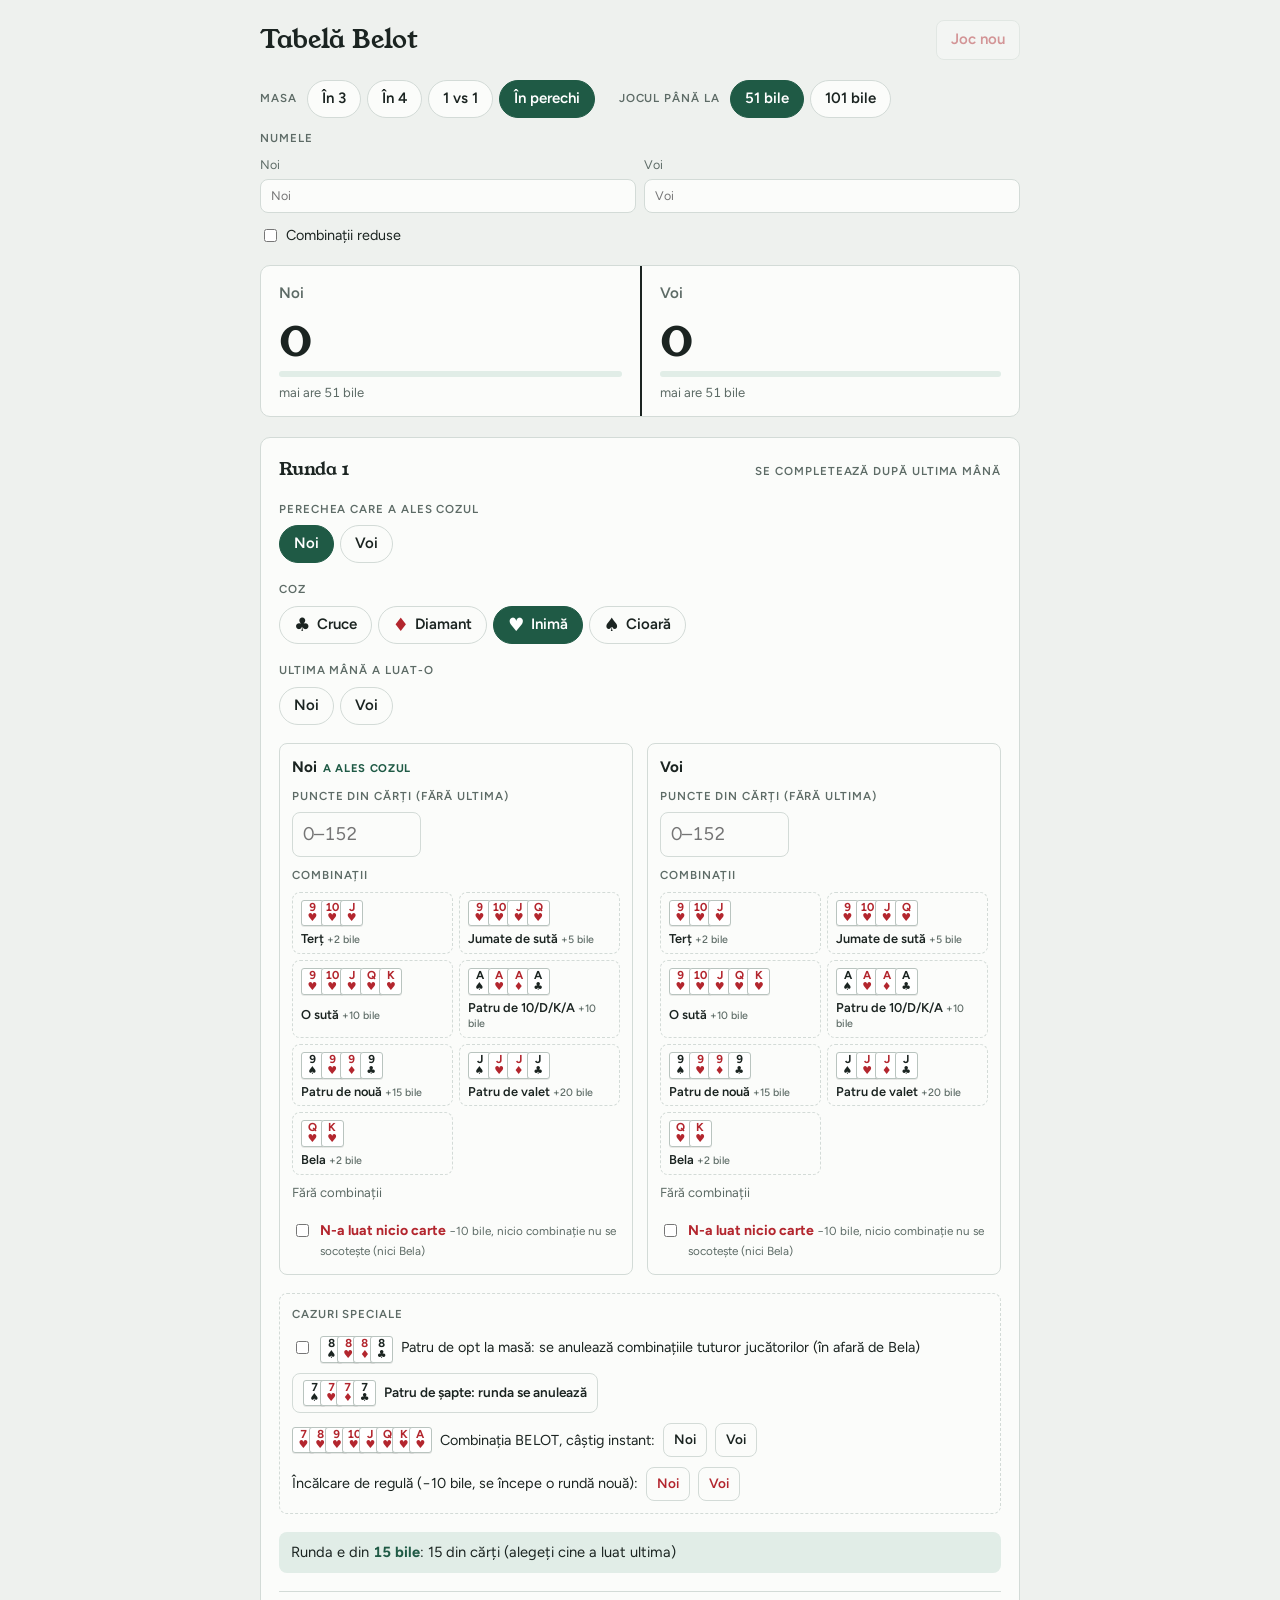
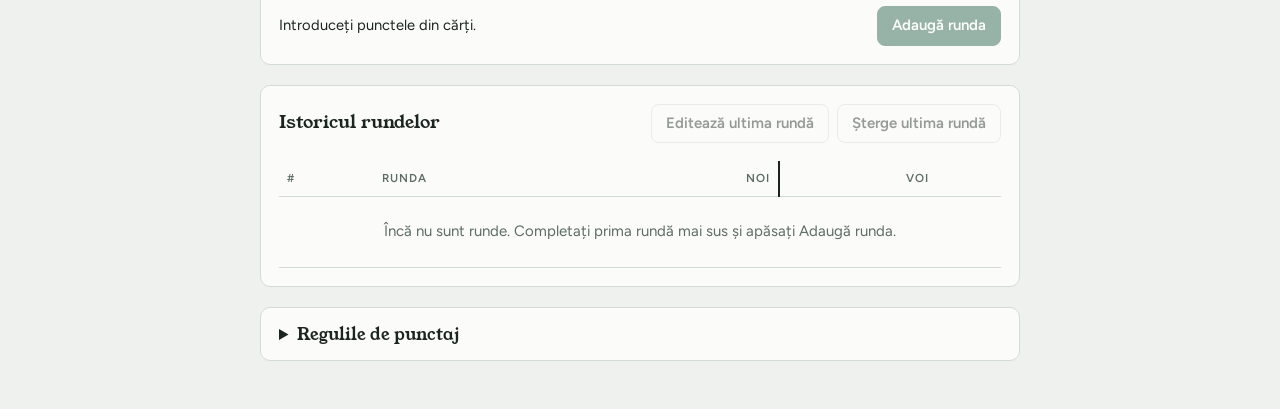
==== commit e7a04948: "Tabelă Belot: last hand counts only when not taken by the coz player Co-Authored-By: Claude Opus 5.5" ====
--- a/belot/index.html
+++ b/belot/index.html
@@ -339,7 +339,7 @@
   };
   const ALL_SUITS = ["♠", "♥", "♦", "♣"];
   const CARD_TOTAL = 152; // punctele din cărți, fără ultima mână
-  const LAST_TRICK = 10;  // ultima mână: 10 puncte (1 bilă), parte din cele 16 bile ale rundei
+  const LAST_TRICK = 10;  // ultima mână: 10 puncte (1 bilă), doar dacă n-o ia cel care a ales cozul
   // `cards(coz)` arată din ce cărți e făcută combinația, ca perechi [rang, culoare].
   const DECL = {
     t:  { label: "Terț",            long: "Terț, 3 cărți la rând de aceeași culoare",        v: 20,  big: false, cards: (s) => ["9", "10", "J"].map((r) => [r, s]) },
@@ -386,10 +386,11 @@
     const bela = sides.map((t) => noCards[t] ? 0 : h.decl[t].filter((x) => x === "b").length * DECL.b.v);
     const comb = sides.map((t) => h.opt || noCards[t] ? 0 : h.decl[t].filter((x) => x !== "b").reduce((s, x) => s + DECL[x].v, 0));
     const b = h.bidder;
-    // Ultima mână: cele 10 puncte (1 bilă) le primește cine a luat-o, înainte de a stabili BT-ul.
+    // Ultima mână: cele 10 puncte (1 bilă) se socotesc doar dacă o ia altcineva decât cel care a ales cozul.
+    // Dacă o ia el, nu se socotesc deloc. Se adaugă înainte de a stabili BT-ul.
     // Rundele salvate înainte aveau ultima inclusă în puncte (162); cele noi o adaugă aici celui care a luat-o.
     const hasLast = h.points.reduce((s, x) => s + x, 0) === CARD_TOTAL;
-    const extra = sides.map((t) => (hasLast && h.last === t ? LAST_TRICK : 0));
+    const extra = sides.map((t) => (hasLast && h.last === t && t !== b ? LAST_TRICK : 0));
     const raw = sides.map((t) => h.points[t] + comb[t] + bela[t] + extra[t]);
     const opps = sides.filter((t) => t !== b);
     let bile, bt;
@@ -798,11 +799,13 @@
     range(n).forEach((t) => {
       const span = $("bileOf" + t);
       const v = draft.points[t];
-      const pts = Number(v) + (draft.last === t ? LAST_TRICK : 0);
-      if (span) span.textContent = v === "" || !Number.isFinite(Number(v)) ? "" : "= " + fmt(one ? pts / 10 : toBile(pts)) + " bile" + (draft.last === t ? " cu ultima" : "");
+      const withLast = draft.last === t && t !== draft.bidder;
+      const pts = Number(v) + (withLast ? LAST_TRICK : 0);
+      if (span) span.textContent = v === "" || !Number.isFinite(Number(v)) ? "" : "= " + fmt(one ? pts / 10 : toBile(pts)) + " bile" + (withLast ? " cu ultima" : "");
     });
     const parts = [];
-    let sum = CARD_TOTAL + LAST_TRICK;
+    const lastCounts = draft.last !== null && draft.last !== draft.bidder;
+    let sum = CARD_TOTAL + (lastCounts ? LAST_TRICK : 0);
     range(n).forEach((t) => draft.decl[t].forEach((k) => {
       if (draft.penalty[t] || (k !== "b" && draft.opt)) return;
       sum += DECL[k].v;
@@ -811,8 +814,10 @@
     const total = one ? sum / 10 : toBile(sum);
     $("roundTotal").replaceChildren(
       "Runda e din ", el("b", { text: fmt(total) + " bile" }),
-      ": " + fmt(one ? (CARD_TOTAL + LAST_TRICK) / 10 : toBile(CARD_TOTAL + LAST_TRICK)) + " din cărți (cu ultima" +
-        (draft.last !== null ? ", luată de " + sideName(draft.last) : "") + ") " + parts.join(" ")
+      ": " + fmt(one ? (CARD_TOTAL + (lastCounts ? LAST_TRICK : 0)) / 10 : toBile(CARD_TOTAL + (lastCounts ? LAST_TRICK : 0))) + " din cărți " +
+        (draft.last === null ? "(alegeți cine a luat ultima)"
+          : lastCounts ? "(cu ultima, luată de " + sideName(draft.last) + ")"
+          : "(ultima a luat-o cel care a ales cozul, nu se socotește)") + " " + parts.join(" ")
     );
   }
 
@@ -863,7 +868,7 @@
       else {
         title = trumpLabel(h.trump);
         meta.push("din " + fmt(r.total) + " bile", "cozul ales de " + sideName(h.bidder));
-        if (h.last != null) meta.push("ultima: " + sideName(h.last));
+        if (h.last != null) meta.push("ultima: " + sideName(h.last) + (h.last === h.bidder ? " (nu se socotește)" : " (+1 bilă)"));
         if (r.bt) meta.push("BT");
         if (row.btPenalty) meta.push("al " + BT_LIMIT + "-lea BT: −" + PENALTY + " bile");
         if (h.opt) meta.push("patru de opt: combinațiile anulate");
@@ -927,17 +932,17 @@
       block("Valoarea cărților", [
         plain("Șapte, opt, nouă", "0"), plain("Nouă de coz", "14"), plain("Zece", "10"),
         plain("Valet", "2"), plain("Valet de coz", "20"), plain("Damă", "3"), plain("Crai", "4"), plain("Tuz", "11"),
-        plain("Ultima mână", "+10")
+        plain("Ultima mână (nu la cel cu cozul)", "+10")
       ]),
       el("div", { class: "rules-wide" }, [
         el("h4", { text: "Cum se calculează bilele" }),
         p("Puncte în bile:", "10 puncte = 1 bilă, 35 puncte = 3 bile, 66 puncte = 7 bile. 5 se rotunjește în jos, 6 în sus."),
-        p("Din câte bile e runda:", "cărțile dau 152 de puncte, plus 10 pentru ultima mână: 162 de puncte, adică 16 bile. Fiecare combinație ridică totalul: un terț și o bela fac runda din 16 + 2 + 2 = 20 de bile."),
+        p("Din câte bile e runda:", "cărțile dau 152 de puncte (15 bile), plus 10 pentru ultima mână dacă n-o ia cel care a ales cozul: 162 de puncte, adică 16 bile. Fiecare combinație ridică totalul: un terț și o bela fac runda din 16 + 2 + 2 = 20 de bile."),
         p("1 vs 1:", "în tabelă se scriu bilele nerotunjite, adică punctele împărțite la 10 (de exemplu 6,4)."),
         p("În perechi:", "fiecare pereche primește bilele rotunjite ale punctelor sale. Dacă punctele sunt egale, bilele se împart egal (106 la 106 înseamnă 11 la 11). Nu există sistemul „ouălelor”."),
         p("În 3 și în 4:", "se adună bilele rotunjite ale celor care nu au jucat și se scad din totalul jocului. Restul îi revine celui care a jucat. Exemplu: X joacă cu 64 de puncte, Y are 53, Z are 65. Jocul e din 18 bile (182 de puncte), Y primește 5, Z primește 6, iar X primește 18 − 11 = 7 bile. Se compară întâi bilele, apoi, la egalitate de bile, punctele."),
         p("BT:", "dacă cel care a ales cozul are mai puțin decât un adversar, i se scrie BT. Punctele lui se împart în mod egal între ceilalți jucători, iar el păstrează doar Bela. La fiecare al treilea BT (3, 6, 9...) jucătorul primește −10."),
-        p("Ultima mână:", "valorează 10 puncte (1 bilă) și face parte din cele 16 bile ale rundei, nu se adaugă peste ele. O primește cine a luat ultima mână, chiar dacă nu el a ales cozul, și se socotește înainte de a stabili BT-ul. De aceea punctele din cărți se scriu fără ultima (152 în total)."),
+        p("Ultima mână:", "valorează 10 puncte (1 bilă), dar se socotește doar dacă o ia altcineva decât cel care a ales cozul. Atunci bila îi revine lui și runda e din 16 bile. Dacă ultima o ia cel care a ales cozul, nu se socotește deloc și runda e din 15 bile. Bila se adaugă înainte de a stabili BT-ul. De aceea punctele din cărți se scriu fără ultima (152 în total)."),
         p("Bela", "rămâne celui care o are, chiar și cu BT. Se pierde doar dacă jucătorul nu ia nicio carte."),
         p("Combinațiile", "se adaugă la punctele totale ale rundei, în afară de cazul în care jucătorul care le are nu ia nicio carte. Atunci primește −10 bile și nicio combinație a lui nu se socotește, nici Bela."),
         p("Încălcare de regulă:", "jucătorul care încalcă o regulă primește −10 bile, iar runda se reia de la început (se scrie ca o rundă separată, fără alte puncte)."),
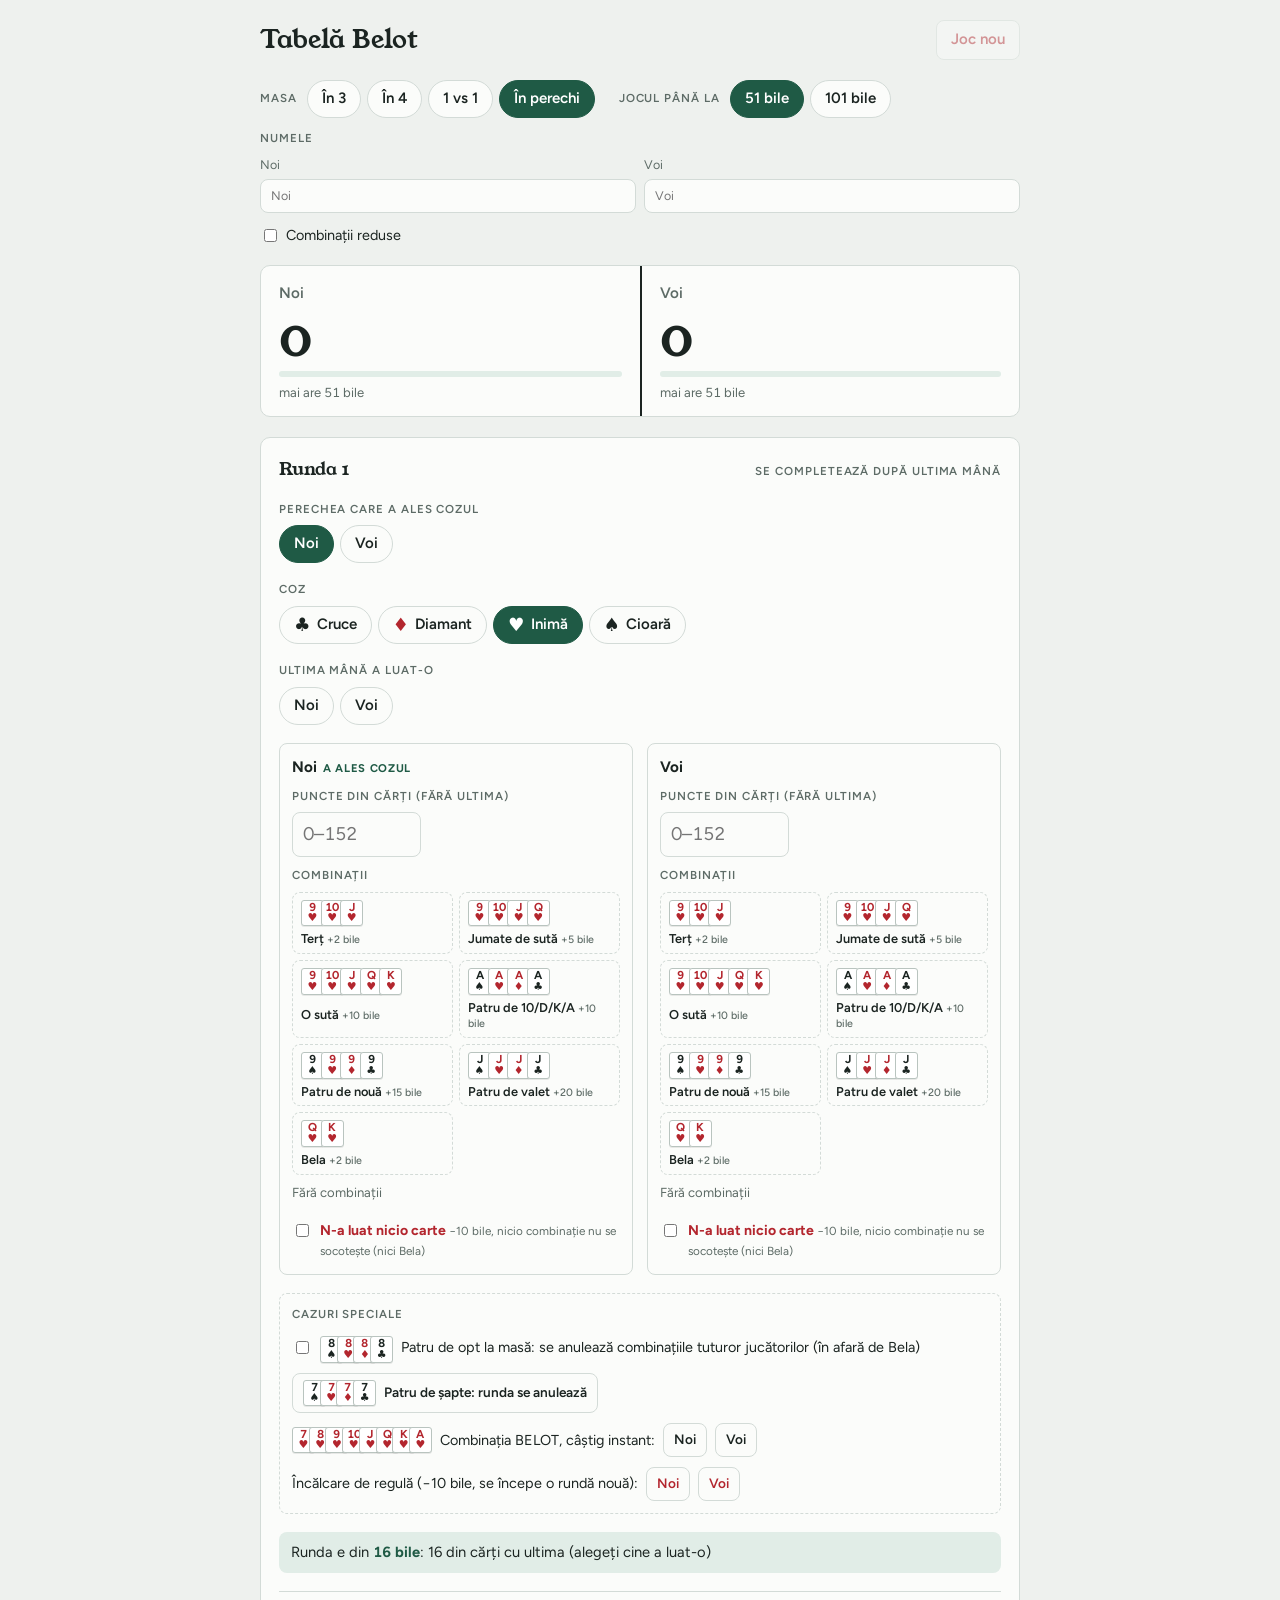
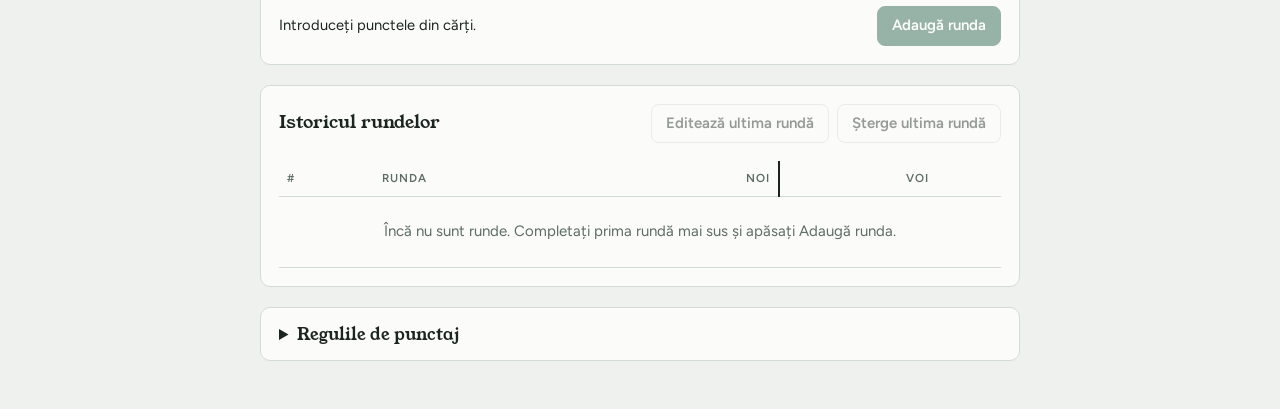
==== commit 469db24a: "Tabelă Belot: round is always 16 bile + combinations The last hand stays in the round total; when th" ====
--- a/belot/index.html
+++ b/belot/index.html
@@ -386,8 +386,7 @@
     const bela = sides.map((t) => noCards[t] ? 0 : h.decl[t].filter((x) => x === "b").length * DECL.b.v);
     const comb = sides.map((t) => h.opt || noCards[t] ? 0 : h.decl[t].filter((x) => x !== "b").reduce((s, x) => s + DECL[x].v, 0));
     const b = h.bidder;
-    // Ultima mână: cele 10 puncte (1 bilă) se socotesc doar dacă o ia altcineva decât cel care a ales cozul.
-    // Dacă o ia el, nu se socotesc deloc. Se adaugă înainte de a stabili BT-ul.
+    // Ultima mână: dacă o ia altcineva decât cel care a ales cozul, bila lui se socotește înainte de BT.
     // Rundele salvate înainte aveau ultima inclusă în puncte (162); cele noi o adaugă aici celui care a luat-o.
     const hasLast = h.points.reduce((s, x) => s + x, 0) === CARD_TOTAL;
     const extra = sides.map((t) => (hasLast && h.last === t && t !== b ? LAST_TRICK : 0));
@@ -405,6 +404,12 @@
     } else {
       bile = mode === "1v1" ? raw.map((x) => x / 10) : raw.map(toBile);
       bt = opps.some((t) => raw[b] < raw[t]);
+    }
+    // Ultima luată de cel care a ales cozul: nu contează la BT, dar rămâne în totalul rundei (16 bile).
+    if (hasLast && h.last === b) {
+      raw[b] += LAST_TRICK;
+      if (mode === "3" || mode === "4") bile[b] = toBile(raw.reduce((s, x) => s + x, 0)) - opps.reduce((s, t) => s + bile[t], 0);
+      else bile[b] = mode === "1v1" ? raw[b] / 10 : toBile(raw[b]);
     }
     const before = bile.slice();
     if (bt) {
@@ -805,7 +810,7 @@
     });
     const parts = [];
     const lastCounts = draft.last !== null && draft.last !== draft.bidder;
-    let sum = CARD_TOTAL + (lastCounts ? LAST_TRICK : 0);
+    let sum = CARD_TOTAL + LAST_TRICK;
     range(n).forEach((t) => draft.decl[t].forEach((k) => {
       if (draft.penalty[t] || (k !== "b" && draft.opt)) return;
       sum += DECL[k].v;
@@ -814,10 +819,10 @@
     const total = one ? sum / 10 : toBile(sum);
     $("roundTotal").replaceChildren(
       "Runda e din ", el("b", { text: fmt(total) + " bile" }),
-      ": " + fmt(one ? (CARD_TOTAL + (lastCounts ? LAST_TRICK : 0)) / 10 : toBile(CARD_TOTAL + (lastCounts ? LAST_TRICK : 0))) + " din cărți " +
-        (draft.last === null ? "(alegeți cine a luat ultima)"
-          : lastCounts ? "(cu ultima, luată de " + sideName(draft.last) + ")"
-          : "(ultima a luat-o cel care a ales cozul, nu se socotește)") + " " + parts.join(" ")
+      ": " + fmt(one ? (CARD_TOTAL + LAST_TRICK) / 10 : toBile(CARD_TOTAL + LAST_TRICK)) + " din cărți cu ultima " +
+        (draft.last === null ? "(alegeți cine a luat-o)"
+          : lastCounts ? "(luată de " + sideName(draft.last) + ", contează la BT)"
+          : "(luată de cel care a ales cozul, nu contează la BT)") + " " + parts.join(" ")
     );
   }
 
@@ -868,7 +873,7 @@
       else {
         title = trumpLabel(h.trump);
         meta.push("din " + fmt(r.total) + " bile", "cozul ales de " + sideName(h.bidder));
-        if (h.last != null) meta.push("ultima: " + sideName(h.last) + (h.last === h.bidder ? " (nu se socotește)" : " (+1 bilă)"));
+        if (h.last != null) meta.push("ultima: " + sideName(h.last) + (h.last === h.bidder ? " (nu contează la BT)" : " (+1 bilă înainte de BT)"));
         if (r.bt) meta.push("BT");
         if (row.btPenalty) meta.push("al " + BT_LIMIT + "-lea BT: −" + PENALTY + " bile");
         if (h.opt) meta.push("patru de opt: combinațiile anulate");
@@ -932,17 +937,17 @@
       block("Valoarea cărților", [
         plain("Șapte, opt, nouă", "0"), plain("Nouă de coz", "14"), plain("Zece", "10"),
         plain("Valet", "2"), plain("Valet de coz", "20"), plain("Damă", "3"), plain("Crai", "4"), plain("Tuz", "11"),
-        plain("Ultima mână (nu la cel cu cozul)", "+10")
+        plain("Ultima mână", "+10")
       ]),
       el("div", { class: "rules-wide" }, [
         el("h4", { text: "Cum se calculează bilele" }),
         p("Puncte în bile:", "10 puncte = 1 bilă, 35 puncte = 3 bile, 66 puncte = 7 bile. 5 se rotunjește în jos, 6 în sus."),
-        p("Din câte bile e runda:", "cărțile dau 152 de puncte (15 bile), plus 10 pentru ultima mână dacă n-o ia cel care a ales cozul: 162 de puncte, adică 16 bile. Fiecare combinație ridică totalul: un terț și o bela fac runda din 16 + 2 + 2 = 20 de bile."),
+        p("Din câte bile e runda:", "cărțile dau 152 de puncte, plus 10 pentru ultima mână: 162 de puncte, adică 16 bile. Fiecare combinație ridică totalul: un terț și o bela fac runda din 16 + 2 + 2 = 20 de bile."),
         p("1 vs 1:", "în tabelă se scriu bilele nerotunjite, adică punctele împărțite la 10 (de exemplu 6,4)."),
         p("În perechi:", "fiecare pereche primește bilele rotunjite ale punctelor sale. Dacă punctele sunt egale, bilele se împart egal (106 la 106 înseamnă 11 la 11). Nu există sistemul „ouălelor”."),
         p("În 3 și în 4:", "se adună bilele rotunjite ale celor care nu au jucat și se scad din totalul jocului. Restul îi revine celui care a jucat. Exemplu: X joacă cu 64 de puncte, Y are 53, Z are 65. Jocul e din 18 bile (182 de puncte), Y primește 5, Z primește 6, iar X primește 18 − 11 = 7 bile. Se compară întâi bilele, apoi, la egalitate de bile, punctele."),
         p("BT:", "dacă cel care a ales cozul are mai puțin decât un adversar, i se scrie BT. Punctele lui se împart în mod egal între ceilalți jucători, iar el păstrează doar Bela. La fiecare al treilea BT (3, 6, 9...) jucătorul primește −10."),
-        p("Ultima mână:", "valorează 10 puncte (1 bilă), dar se socotește doar dacă o ia altcineva decât cel care a ales cozul. Atunci bila îi revine lui și runda e din 16 bile. Dacă ultima o ia cel care a ales cozul, nu se socotește deloc și runda e din 15 bile. Bila se adaugă înainte de a stabili BT-ul. De aceea punctele din cărți se scriu fără ultima (152 în total)."),
+        p("Ultima mână:", "valorează 10 puncte (1 bilă) și face parte din cele 16 bile ale rundei. Dacă o ia altcineva decât cel care a ales cozul, bila i se adaugă înainte de a stabili BT-ul. Dacă o ia cel care a ales cozul, nu contează când se stabilește BT-ul, dar rămâne în totalul rundei. Punctele din cărți se scriu fără ultima (152 în total)."),
         p("Bela", "rămâne celui care o are, chiar și cu BT. Se pierde doar dacă jucătorul nu ia nicio carte."),
         p("Combinațiile", "se adaugă la punctele totale ale rundei, în afară de cazul în care jucătorul care le are nu ia nicio carte. Atunci primește −10 bile și nicio combinație a lui nu se socotește, nici Bela."),
         p("Încălcare de regulă:", "jucătorul care încalcă o regulă primește −10 bile, iar runda se reia de la început (se scrie ca o rundă separată, fără alte puncte)."),
